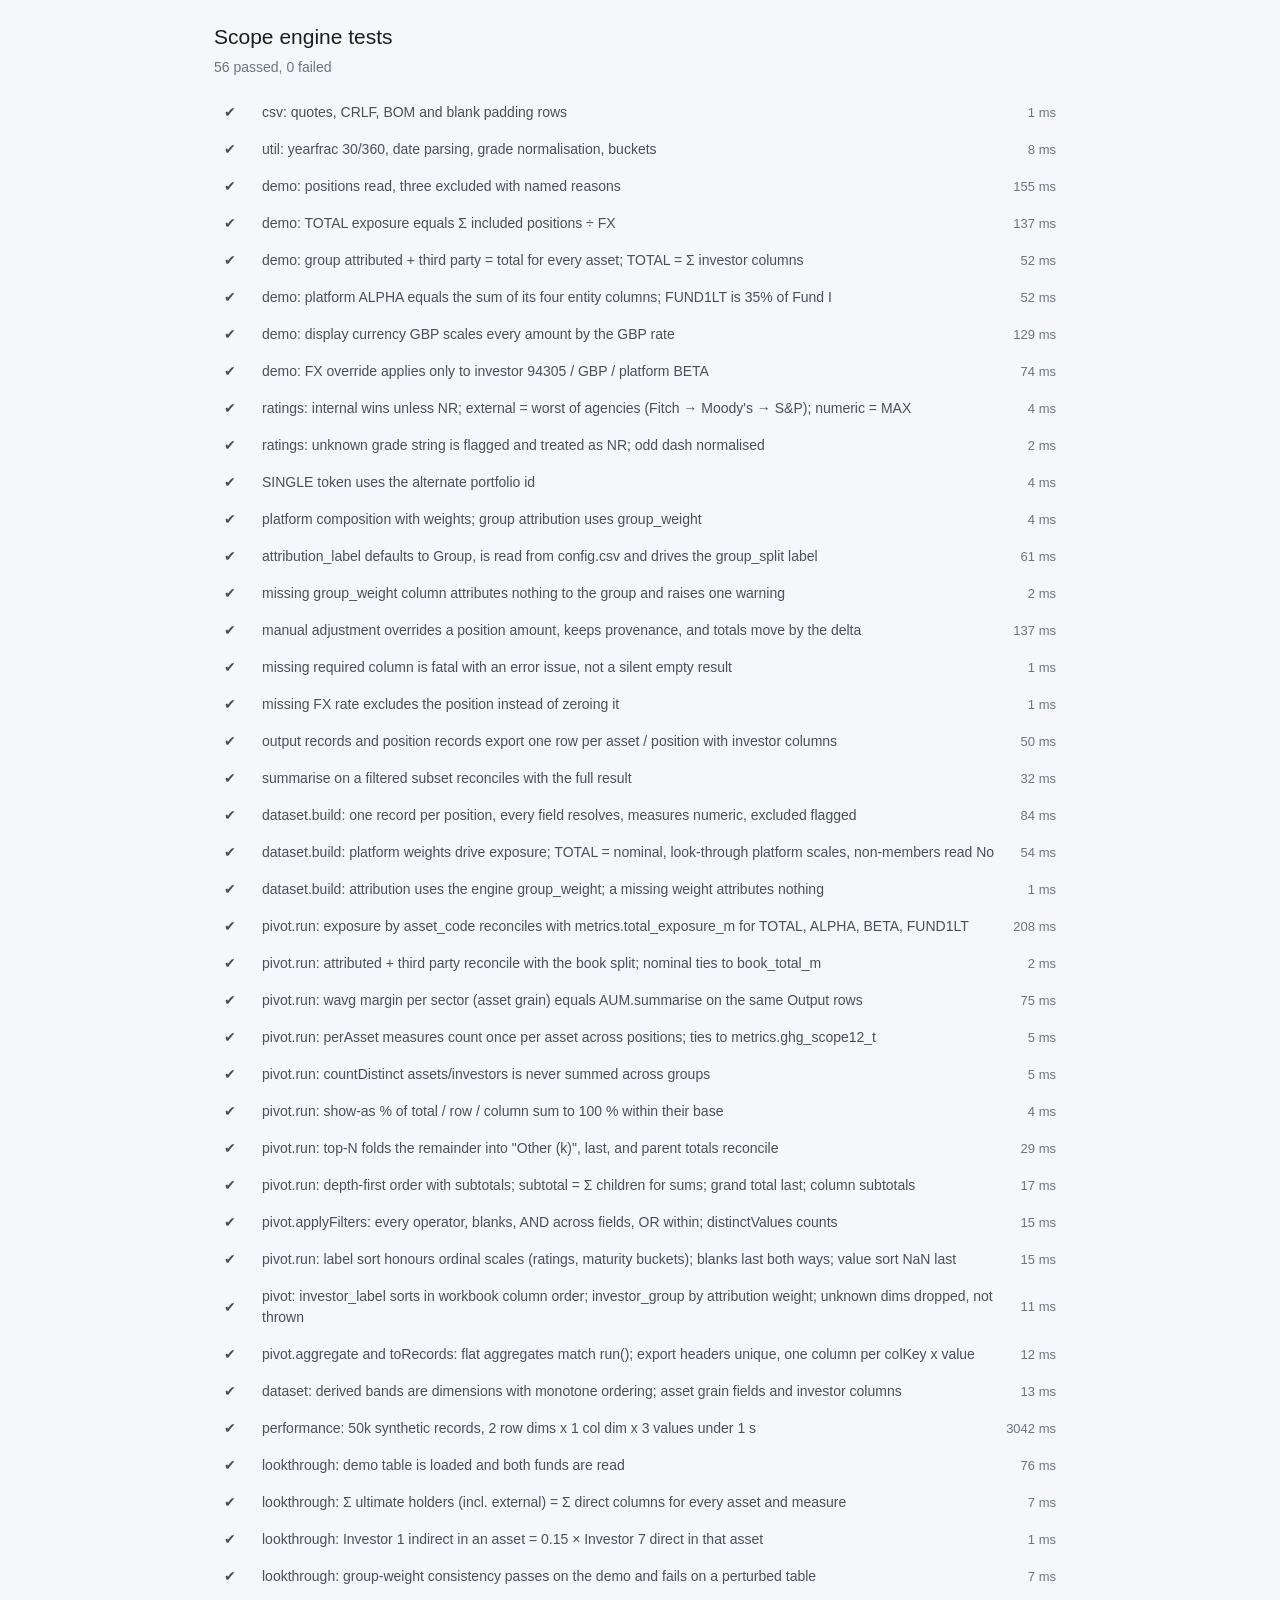
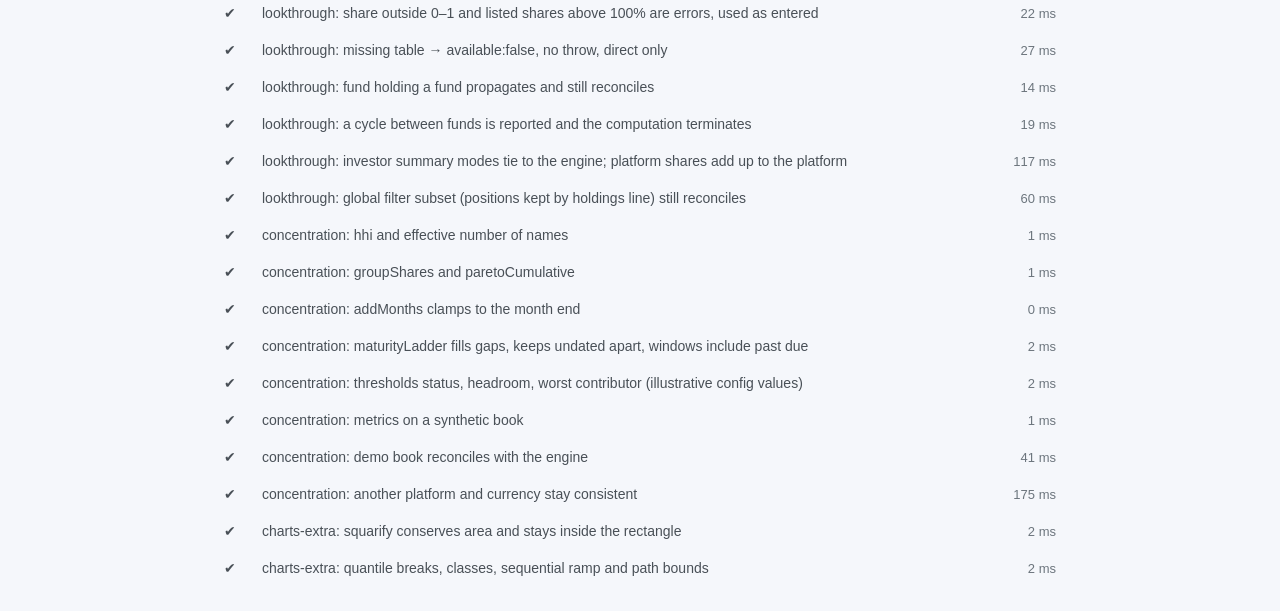
==== tests/index.html @ d506c6d7 "Scope: infrastructure-debt portfolio platform Browser-based AUM and portfolio tool for an infrastruc" ====
<!doctype html>
<html lang="en"><head><meta charset="utf-8"><meta name="viewport" content="width=device-width, initial-scale=1"><title>Scope · engine tests</title>
<link rel="stylesheet" href="../css/scope.css">
<style>body{padding:24px;max-width:900px;margin:0 auto}.t{padding:8px 10px;border-bottom:1px solid var(--border);display:grid;grid-template-columns:28px 1fr auto;gap:10px;align-items:center}.ok{color:var(--good-text)}.fail{color:var(--critical)}.err{grid-column:2/4;font-size:12.5px;color:var(--critical)}</style></head>
<body>
<!-- Browser test page: loads the core and engine scripts plus the embedded demo dataset (data/demo.js, so it
     also works from file://), runs the cases registered by engine.tests.js and pivot.tests.js, and lists the
     results with timings. node tests/run-node.js runs the same cases against data/demo/*.csv. -->
<h1>Scope engine tests</h1><p class="muted" id="summary">Running…</p><div id="out"></div>
<script src="../js/core/util.js"></script><script src="../js/core/csv.js"></script><script src="../js/engine/aum.js"></script><script src="../js/engine/dataset.js"></script><script src="../js/engine/pivot.js"></script><script src="../js/engine/lookthrough.js"></script><script src="../js/core/charts-extra.js"></script><script src="../js/modules/layer2-concentration.js"></script><script src="../data/demo.js"></script><script src="engine.tests.js"></script><script src="pivot.tests.js"></script><script src="lookthrough.tests.js"></script><script src="concentration.tests.js"></script>
<script>
// Run every registered case, render one row per result, and put the pass / fail mark in the tab title.
(async () => {
  Scope.tests.files = window.SCOPE_DEMO;
  const results = await Scope.tests.run();
  const out = document.getElementById('out');
  for (const r of results) { const d = document.createElement('div'); d.className = 't'; d.innerHTML = `<span class="${r.ok ? 'ok' : 'fail'}">${r.ok ? '✔' : '✘'}</span><span>${r.name}</span><span class="muted small">${r.ms} ms</span>${r.error ? `<div class="err">${Scope.util.escapeHtml(r.error)}</div>` : ''}`; out.appendChild(d); }
  const fails = results.filter((r) => !r.ok).length;
  document.getElementById('summary').textContent = `${results.length - fails} passed, ${fails} failed`;
  document.title = (fails ? '✘ ' : '✔ ') + document.title;
})();
</script></body></html>
---- css/scope.css ----
/* Scope — AdminKit-style admin UI (Bootstrap 5 conventions) with BNP Paribas Asset Management colours.
   Brand tokens taken from bnpparibas-am.com theme presets: BNP green #00915A, campaign green #008252,
   dark green #0C2728, blue-dianne #12494B, silver-tree #66B498, pale tint #D9ECE5, bnpp-black #1D1D1B.

   Base stylesheet for the whole app, loaded by index.html after css/fonts.css and before css/grid.css and
   css/explorer.css (which build on the tokens below). Covers design tokens, page layout (sidebar, navbar,
   content), controls, badges, KPI cards, sections, the Scope.ui.table, Scope.charts output, modals and
   toasts, the planned-module page, and responsive / print rules. Class names follow js/core/ui.js. */

/* ---------- design tokens ---------- */
:root {
  /* brand */
  --bnpp-green: #00915a; --bnpp-green-dark: #008252; --bnpp-green-darker: #006a45; --bnpp-dark: #0c2728; --bnpp-dianne: #12494b;
  --bnpp-silver-tree: #66b498; --bnpp-tint: #d9ece5; --bnpp-mint: #e8fcf2; --bnpp-black: #1d1d1b; --bnpp-grey: #61696e;
  /* bootstrap-style semantic */
  --primary: var(--bnpp-green); --primary-hover: var(--bnpp-green-dark); --primary-rgb: 0,145,90; --primary-tint: var(--bnpp-tint);
  --secondary: #6c757d; --success: #1cbb8c; --info: #17a2b8; --warning: #fcb92c; --danger: #dc3545; --dark: #212529; --light: #f5f7fb;
  --body-bg: #f5f7fb; --body-color: #495057; --heading-color: var(--bnpp-black); --muted: #6c757d; --muted-2: #939ba2;
  --border-color: #dee2e6; --border-light: #e9ecef; --card-bg: #ffffff; --card-shadow: 0 0 0.875rem 0 rgba(33,37,41,.05);
  --sidebar-bg: var(--bnpp-dark); --sidebar-color: rgba(233,236,239,.55); --sidebar-hover: rgba(233,236,239,.8); --sidebar-active: #e9ecef; --sidebar-header: #a3b0b3; --sidebar-width: 264px;
  --radius: 0.25rem; --radius-sm: 0.2rem;
  --font: "BNPP Sans", "Helvetica Neue", Arial, -apple-system, BlinkMacSystemFont, "Segoe UI", Roboto, sans-serif;
  /* charts: slot 1 = BNP green; validated for colour-vision separation on white */
  --series-1: #00915a; --series-2: #2c6fb0; --series-3: #d98b00; --series-4: #c8433a; --series-5: #8460b8; --series-6: #2e9fb5; --series-7: #9a9b2a; --series-8: #b0568f;
  --grid: #e9ecef; --axis: #dee2e6;
  /* provenance tints */
  --imported-bg: #e3ecf6; --imported-ink: #1f4e82; --manual-bg: #fff3d6; --manual-ink: #7a4f00; --calc-bg: #e9ecef; --calc-ink: #495057;
}

/* ---------- base elements and utility classes ---------- */
* { box-sizing: border-box; }
html, body { margin: 0; padding: 0; }
body { font-family: var(--font); font-size: 0.875rem; font-weight: 400; line-height: 1.5; color: var(--body-color); background: var(--body-bg); -webkit-font-smoothing: antialiased; }
a { color: var(--primary); text-decoration: none; } a:hover { color: var(--primary-hover); text-decoration: underline; }
h1, h2, h3, h4, h5, h6 { margin: 0 0 .5rem; font-weight: 500; line-height: 1.2; color: var(--heading-color); }
h1, .h3 { font-size: 1.3125rem; } h2 { font-size: 1.09375rem; } h3 { font-size: 0.925rem; }
p { margin: 0 0 1rem; }
code, .mono { font-family: SFMono-Regular, Menlo, Monaco, Consolas, "Liberation Mono", "Courier New", monospace; font-size: 0.8125rem; color: var(--bnpp-dianne); }
.muted, .text-muted { color: var(--muted) !important; } .ink2 { color: var(--body-color); } .small { font-size: 0.8125rem; } .num, .tabular { font-variant-numeric: tabular-nums; }
.hidden { display: none !important; }
.feather { vertical-align: -0.2em; }

/* ---------- layout (AdminKit wrapper / sidebar / main) ---------- */
.app { display: flex; width: 100%; align-items: stretch; height: 100vh; }
.sidebar { min-width: var(--sidebar-width); max-width: var(--sidebar-width); background: var(--sidebar-bg); transition: margin-left .35s ease-in-out; direction: ltr; }
.sidebar-content { position: sticky; top: 0; height: 100vh; overflow-y: auto; display: flex; flex-direction: column; background: var(--sidebar-bg); }
.sidebar-brand { color: #f8f9fa; display: flex; align-items: center; gap: .65rem; font-size: 1.15rem; font-weight: 600; padding: 1.15rem 1.5rem; }
.sidebar-brand .feather { color: var(--primary); width: 26px; height: 26px; }
.sidebar-brand small { display: block; font-size: .7rem; font-weight: 400; color: var(--sidebar-color); margin-top: 1px; letter-spacing: .02em; }
.sidebar-nav { flex-grow: 1; list-style: none; margin: 0; padding: 0; }
.sidebar-header { background: transparent; color: var(--sidebar-header); font-size: .75rem; padding: 1.5rem 1.5rem .375rem; }
.sidebar-item { position: relative; }
.sidebar-link { display: flex; align-items: center; gap: .75rem; padding: .625rem 1.1rem .625rem 1.5rem; color: var(--sidebar-color); font-weight: 400; border-left: 3px solid transparent; cursor: pointer; transition: background .1s ease-in-out; }
.sidebar-link:hover { color: var(--sidebar-hover); text-decoration: none; }
.sidebar-link .feather { width: 18px; height: 18px; flex: none; color: inherit; }
.sidebar-item.active > .sidebar-link { background: linear-gradient(90deg, rgba(var(--primary-rgb), .16), rgba(var(--primary-rgb), .1) 50%, transparent); border-left-color: var(--primary); color: var(--sidebar-active); }
.sidebar-item.active > .sidebar-link .feather { color: var(--primary); }
.sidebar-badge { margin-left: auto; font-size: .6rem; font-weight: 600; padding: .2em .4em; border-radius: var(--radius-sm); background: rgba(233,236,239,.14); color: rgba(233,236,239,.7); text-transform: uppercase; letter-spacing: .04em; }
.sidebar-item.partial .sidebar-badge { background: rgba(var(--primary-rgb), .3); color: #cfe8dc; }
.sidebar-cta { margin: 1.5rem; padding: 1rem 1.15rem; background: rgba(255,255,255,.06); border-radius: .3rem; color: var(--sidebar-color); font-size: .75rem; line-height: 1.5; }
.sidebar-cta a { color: #cfe8dc; }
.main { display: flex; flex-direction: column; flex: 1; min-width: 0; height: 100vh; background: var(--body-bg); overflow-y: auto; overflow-x: hidden; }
.navbar { display: flex; align-items: center; flex-wrap: wrap; gap: .75rem; padding: .875rem 1.375rem; background: #fff; box-shadow: 0 0 2rem 0 rgba(33,37,41,.1); position: sticky; top: 0; z-index: 20; }
.navbar .spacer { flex: 1; }
.navbar label { display: flex; align-items: center; gap: .5rem; font-size: .8125rem; color: var(--muted); margin: 0; }
.navbar .nav-text { font-size: .8125rem; color: var(--body-color); }
.hamburger { display: inline-flex; align-items: center; justify-content: center; width: 32px; height: 32px; border: 0; background: none; color: var(--body-color); cursor: pointer; border-radius: var(--radius-sm); }
.hamburger:hover { background: var(--light); }
.content { flex: 1; padding: 1.5rem 1.5rem .75rem; max-width: 100%; }
/* page header built by Scope.app.pageHead: title + subtitle on the left, actions on the right */
.page-head { display: flex; align-items: flex-end; justify-content: space-between; gap: 1rem; flex-wrap: wrap; margin-bottom: 1rem; }
.page-head h1 { margin: 0; } .page-head h1 strong { font-weight: 700; }
.page-head .sub { color: var(--muted); margin-top: .25rem; font-size: .8125rem; }
.page-actions { display: flex; gap: .5rem; flex-wrap: wrap; align-items: center; }
.crumbs { font-size: .8125rem; color: var(--muted); margin-bottom: .4rem; }

/* ---------- controls (Bootstrap look) ---------- */
.btn { display: inline-flex; align-items: center; gap: .4rem; font-family: inherit; font-size: .875rem; font-weight: 400; line-height: 1.5; padding: .3rem .85rem; border-radius: var(--radius-sm); border: 1px solid var(--border-color); background: #fff; color: var(--body-color); cursor: pointer; transition: color .15s, background-color .15s, border-color .15s, box-shadow .15s; user-select: none; }
.btn:hover { background: var(--light); border-color: #ced4da; color: var(--heading-color); }
.btn:focus-visible { outline: 0; box-shadow: 0 0 0 .2rem rgba(var(--primary-rgb), .3); }
.btn-primary { background: var(--primary); border-color: var(--primary); color: #fff; } .btn-primary:hover { background: var(--primary-hover); border-color: var(--bnpp-green-darker); color: #fff; }
.btn-ghost { border-color: transparent; background: transparent; } .btn-ghost:hover { background: var(--light); border-color: transparent; }
.btn-sm { padding: .2rem .6rem; font-size: .8125rem; }
.btn-danger { color: var(--danger); } .btn-danger:hover { background: #fbe9eb; border-color: #f1b0b7; color: #b02a37; }
.btn .feather { width: 14px; height: 14px; }
.input, select.input { font-family: inherit; font-size: .875rem; line-height: 1.5; padding: .3rem .85rem; border-radius: var(--radius-sm); border: 1px solid var(--border-color); background: #fff; color: var(--body-color); }
select.input { -webkit-appearance: none; appearance: none; padding-right: 2.2rem; background-image: url("data:image/svg+xml,%3csvg xmlns='http://www.w3.org/2000/svg' viewBox='0 0 16 16'%3e%3cpath fill='none' stroke='%23343a40' stroke-linecap='round' stroke-linejoin='round' stroke-width='2' d='m2 5 6 6 6-6'/%3e%3c/svg%3e"); background-repeat: no-repeat; background-position: right .75rem center; background-size: 14px 10px; }
.input:focus { outline: 0; border-color: var(--bnpp-silver-tree); box-shadow: 0 0 0 .2rem rgba(var(--primary-rgb), .25); }
textarea.input { min-height: 72px; width: 100%; resize: vertical; }
/* chips: toggle pills (UI.chip) and filter chips */
.chip { font-family: inherit; font-size: .8125rem; padding: .2rem .6rem; border-radius: var(--radius-sm); border: 1px solid var(--border-color); background: #fff; color: var(--body-color); cursor: pointer; }
.chip:hover { background: var(--light); }
.chip.active { background: var(--primary); color: #fff; border-color: var(--primary); }
.chips { display: flex; gap: .35rem; flex-wrap: wrap; align-items: center; }
.field { display: flex; flex-direction: column; gap: .3rem; margin-bottom: .9rem; } .field label { font-size: .8125rem; font-weight: 500; color: var(--heading-color); }

/* ---------- badges ---------- */
.badge { display: inline-block; font-size: 80%; font-weight: 600; line-height: 1; padding: .3em .45em; border-radius: var(--radius-sm); white-space: nowrap; vertical-align: baseline; text-align: center; background: var(--secondary); color: #fff; }
/* provenance badges (UI.prov): Imported / Manual / Calculated */
.badge-imported { background: var(--imported-bg); color: var(--imported-ink); }
.badge-manual { background: var(--manual-bg); color: var(--manual-ink); }
.badge-calc { background: var(--calc-bg); color: var(--calc-ink); }
/* severity, status and dataset badges */
.badge-error { background: rgba(220,53,69,.12); color: #b02a37; } .badge-warn { background: rgba(252,185,44,.2); color: #7a4f00; } .badge-info { background: rgba(23,162,184,.12); color: #0c6b7a; }
.badge-ok { background: rgba(28,187,140,.14); color: #0f7a5b; } .badge-muted { background: var(--calc-bg); color: var(--muted); }
.badge-synthetic { background: var(--warning); color: #212529; letter-spacing: .04em; }
.badge-primary { background: var(--primary); color: #fff; }
.navbar .badge { font-size: .75rem; padding: .4em .6em; } .navbar a.badge:hover { text-decoration: none; filter: brightness(.96); }

/* ---------- stat (KPI) cards ---------- */
.kpis { display: grid; grid-template-columns: repeat(auto-fit, minmax(200px, 1fr)); gap: 24px; margin-bottom: 24px; }
.kpi { background: var(--card-bg); border-radius: var(--radius); box-shadow: var(--card-shadow); padding: 1.25rem; position: relative; min-width: 0; }
.kpi-head { display: flex; align-items: flex-start; justify-content: space-between; gap: .5rem; }
.kpi-label { color: var(--muted-2); font-size: .925rem; font-weight: 600; line-height: 1.3; }
.stat { display: flex; align-items: center; justify-content: center; width: 40px; height: 40px; border-radius: 50%; background: var(--primary-tint); color: var(--primary); flex: none; }
.stat .feather { width: 18px; height: 18px; stroke-width: 1.5; }
/* tone: 'warn' recolours the icon circle and value */
.kpi-warn .stat { background: rgba(252,185,44,.2); color: #b07a00; }
.kpi-value { font-size: 1.75rem; font-weight: 500; color: var(--heading-color); margin-top: .35rem; line-height: 1.2; letter-spacing: -.01em; }
.kpi-sub { font-size: .8125rem; color: var(--muted); margin-top: .5rem; }
.kpi-warn .kpi-value { color: #b07a00; }

/* ---------- cards / sections ---------- */
.section { background: var(--card-bg); border-radius: var(--radius); box-shadow: var(--card-shadow); margin-bottom: 24px; min-width: 0; display: flex; flex-direction: column; }
.section-head { display: flex; align-items: flex-start; justify-content: space-between; gap: 1rem; padding: 1rem 1.25rem .75rem; }
.section-head h2 { color: var(--muted-2); font-size: .925rem; font-weight: 600; margin: 0; }
.section-sub { font-size: .8125rem; color: var(--muted); margin: .15rem 0 0; }
.section-actions { display: flex; gap: .4rem; flex-wrap: wrap; align-items: center; }
.section > :not(.section-head) { padding: 0 1.25rem 1.25rem; }
/* responsive card grids: columns appear as width allows (auto-fit) */
.grid-2 { display: grid; grid-template-columns: repeat(auto-fit, minmax(360px, 1fr)); gap: 24px; }
.grid-3 { display: grid; grid-template-columns: repeat(auto-fit, minmax(300px, 1fr)); gap: 24px; }
.grid-2 > .section, .grid-3 > .section { margin-bottom: 0; }
.section .grid-2, .section .grid-3 { gap: 16px; }
.charts { display: grid; grid-template-columns: repeat(auto-fit, minmax(340px, 1fr)); gap: 24px; margin-bottom: 24px; }
.charts > .section { margin-bottom: 0; }
/* notices (warning by default; .error / .info variants), empty states, definition lists and the asset calculation trace */
.notice { background: #fff; border-left: 4px solid var(--warning); border-radius: var(--radius); box-shadow: var(--card-shadow); padding: .75rem 1.25rem; margin-bottom: 1rem; font-size: .875rem; }
.notice.error { border-left-color: var(--danger); } .notice.info { border-left-color: var(--info); }
.empty { color: var(--muted); padding: 1.5rem; text-align: center; }
.dl { display: grid; grid-template-columns: max-content 1fr; gap: .45rem 1rem; margin: 0; font-size: .875rem; }
.dl dt { color: var(--muted); font-weight: 400; } .dl dd { margin: 0; display: flex; align-items: center; gap: .4rem; flex-wrap: wrap; min-width: 0; color: var(--heading-color); }
.trace { list-style: none; padding: 0; margin: 0; font-size: .875rem; } .trace li { padding: .6rem 0; border-top: 1px solid var(--border-light); display: grid; grid-template-columns: 28px 1fr; gap: .6rem; }
.trace li:first-child { border-top: 0; } .trace .step { width: 24px; height: 24px; border-radius: 50%; background: var(--primary-tint); color: var(--primary); font-size: .75rem; font-weight: 600; display: grid; place-items: center; }
/* tab bar (Data and Explorer pages) and the CSV drop zone */
.tabs { display: flex; gap: 0; border-bottom: 1px solid var(--border-color); margin-bottom: 1.25rem; flex-wrap: wrap; }
.tab { font-family: inherit; font-size: .875rem; padding: .5rem 1rem; border: 1px solid transparent; border-bottom: 0; background: none; color: var(--body-color); cursor: pointer; margin-bottom: -1px; border-radius: var(--radius-sm) var(--radius-sm) 0 0; }
.tab:hover { color: var(--primary); text-decoration: none; }
.tab.active { color: var(--heading-color); background: #fff; border-color: var(--border-color); border-bottom: 1px solid #fff; font-weight: 500; }
.dropzone { border: 2px dashed var(--border-color); border-radius: var(--radius); padding: 1.5rem; text-align: center; color: var(--body-color); background: var(--light); }
.dropzone.over { border-color: var(--primary); background: var(--bnpp-mint); }
.file-list { list-style: none; padding: 0; margin: .6rem 0 0; font-size: .8125rem; } .file-list li { padding: .2rem 0; }

/* ---------- tables (Bootstrap .table) ---------- */
/* UI.table: toolbar, scroll box with sticky header and footer, sort indicator, clickable rows */
.tbl-wrap { min-width: 0; }
.tbl-toolbar { display: flex; align-items: center; gap: .75rem; margin-bottom: .6rem; flex-wrap: wrap; }
.tbl-filter { min-width: 220px; } .tbl-count { font-size: .8125rem; color: var(--muted); }
.tbl-scroll { overflow: auto; max-height: 70vh; }
.tbl { border-collapse: separate; border-spacing: 0; width: 100%; font-size: .875rem; color: var(--body-color); }
.tbl th, .tbl td { padding: .55rem .75rem; border-bottom: 1px solid var(--border-color); text-align: left; white-space: nowrap; vertical-align: middle; }
.tbl th { position: sticky; top: 0; background: #fff; color: var(--heading-color); font-weight: 600; cursor: pointer; user-select: none; z-index: 2; border-bottom: 2px solid var(--border-color); }
.tbl th:hover { color: var(--primary); }
.tbl th.num, .tbl td.num { text-align: right; font-variant-numeric: tabular-nums; }
.tbl th.sorted .sort-ind::after { content: ' \25BE'; color: var(--primary); } .tbl th.sorted.asc .sort-ind::after { content: ' \25B4'; }
.tbl tbody tr.clickable { cursor: pointer; } .tbl tbody tr:hover td { background: rgba(0,0,0,.038); }
.tbl tfoot td { font-weight: 600; background: var(--light); position: sticky; bottom: 0; border-top: 2px solid var(--border-color); color: var(--heading-color); }
.tbl td.strong { font-weight: 500; color: var(--heading-color); } .tbl td.dim { color: var(--muted); } .tbl td.wrap { white-space: normal; min-width: 240px; }
.compact .tbl th, .compact .tbl td { padding: .35rem .6rem; font-size: .8125rem; }
.show-all { margin: .5rem 0; }
.tbl .cell-flag { color: var(--danger); }

/* ---------- charts ---------- */
/* SVG chart text, gridlines and hover dimming; colours come from the --series-* and --grid / --axis tokens */
.chart { display: block; max-width: 100%; font-family: var(--font); }
.chart .bar, .chart .seg, .chart .slice { transition: opacity .12s; } .chart g:hover .bar, .chart .slice:hover, .chart .seg:hover { opacity: .85; }
.chart-label { font-size: 12px; fill: var(--body-color); } .chart-value { font-size: 11.5px; fill: var(--muted); font-variant-numeric: tabular-nums; }
.chart-tick { font-size: 11px; fill: var(--muted); } .chart-grid { stroke: var(--grid); stroke-width: 1; } .chart-axis { stroke: var(--axis); stroke-width: 1; }
.chart-empty { color: var(--muted); padding: 1.25rem; text-align: center; }
/* donut + legend layout; inline legend for stacked bars */
.donut-wrap { display: flex; align-items: center; gap: 1.25rem; flex-wrap: wrap; }
.donut-centre-value { font-size: 17px; font-weight: 600; fill: var(--heading-color); } .donut-centre-label { font-size: 10.5px; fill: var(--muted); }
.chart-donut .slice { stroke: #fff; stroke-width: 2; }
.legend { display: flex; flex-direction: column; gap: .35rem; font-size: .8125rem; min-width: 0; }
.legend-inline { flex-direction: row; flex-wrap: wrap; gap: .8rem; margin-bottom: .4rem; }
.legend-row { display: grid; grid-template-columns: 12px 1fr auto auto; align-items: center; gap: .5rem; }
.legend-inline .legend-row { display: inline-flex; gap: .4rem; }
.swatch { width: 12px; height: 12px; border-radius: 2px; display: inline-block; } .legend-label { color: var(--body-color); } .legend-value, .legend-share { color: var(--heading-color); font-variant-numeric: tabular-nums; } .legend-share { color: var(--muted); }
.chart-stacked .seg { stroke: #fff; stroke-width: 1; }
/* shared chart tooltip (Scope.charts.showTip); fixed so it follows the pointer in viewport coordinates */
.scope-tooltip { position: fixed; z-index: 1000; display: none; pointer-events: none; background: var(--dark); color: #fff; padding: .4rem .6rem; border-radius: var(--radius); font-size: .8125rem; line-height: 1.4; max-width: 280px; }
.scope-tooltip .muted { color: #adb5bd !important; }

/* ---------- modal & toast ---------- */
.modal-overlay { position: fixed; inset: 0; background: rgba(0,0,0,.5); z-index: 100; display: grid; place-items: center; padding: 1rem; }
.modal { background: #fff; border-radius: .3rem; width: min(560px, 100%); max-height: 90vh; overflow: auto; box-shadow: 0 .5rem 1rem rgba(0,0,0,.15); }
.modal-wide { width: min(900px, 100%); }
.modal-head { display: flex; align-items: center; justify-content: space-between; padding: 1rem 1.25rem; border-bottom: 1px solid var(--border-color); } .modal-head h3 { margin: 0; font-size: 1.09375rem; color: var(--heading-color); }
.modal-body { padding: 1.25rem; } .modal-actions { display: flex; justify-content: flex-end; gap: .5rem; padding: .75rem 1.25rem; border-top: 1px solid var(--border-color); }
.toasts { position: fixed; bottom: 1rem; right: 1rem; z-index: 200; display: flex; flex-direction: column; gap: .5rem; }
.toast { background: #fff; color: var(--heading-color); padding: .6rem .9rem; border-radius: var(--radius); font-size: .8125rem; box-shadow: 0 .5rem 1rem rgba(0,0,0,.15); border-left: 4px solid var(--primary); transition: opacity .3s; } .toast.warn { border-left-color: var(--warning); } .toast.out { opacity: 0; }

/* ---------- planned module page ---------- */
.planned-hero { display: flex; gap: 1rem; align-items: flex-start; } .planned-hero .icon { color: var(--primary); }
.planned-hero p { margin: 0; color: var(--heading-color); }
.checklist { list-style: none; padding: 0; margin: 0; } .checklist li { padding: .35rem 0 .35rem 1.5rem; position: relative; font-size: .875rem; }
.checklist li::before { content: ''; position: absolute; left: 4px; top: .8rem; width: 8px; height: 8px; border-radius: 50%; border: 1.5px solid var(--muted-2); }
.checklist li.done::before { background: var(--primary); border-color: var(--primary); }

/* ---------- responsive ---------- */
/* below Bootstrap's lg breakpoint the sidebar becomes an off-canvas drawer (toggled by .open) and spacing tightens */
@media (max-width: 991px) {
  .sidebar { position: fixed; z-index: 50; left: 0; top: 0; bottom: 0; margin-left: calc(-1 * var(--sidebar-width)); transition: margin-left .35s ease-in-out; box-shadow: 0 0 2rem rgba(0,0,0,.3); }
  .sidebar.open { margin-left: 0; }
  .content { padding: 1rem 1rem .75rem; }
  .navbar { padding: .6rem 1rem; position: static; } /* on phones the tall header scrolls away with the page */
  .kpi-value { font-size: 1.4rem; }
  .kpis, .charts, .grid-2, .grid-3 { gap: 16px; } .section, .kpis, .charts { margin-bottom: 16px; }
}
/* print: hide navigation and controls, flatten cards and avoid splitting them across pages */
@media print { .sidebar, .navbar, .tbl-toolbar, .page-actions { display: none !important; } .section, .kpi { box-shadow: none; border: 1px solid var(--border-color); break-inside: avoid; } }
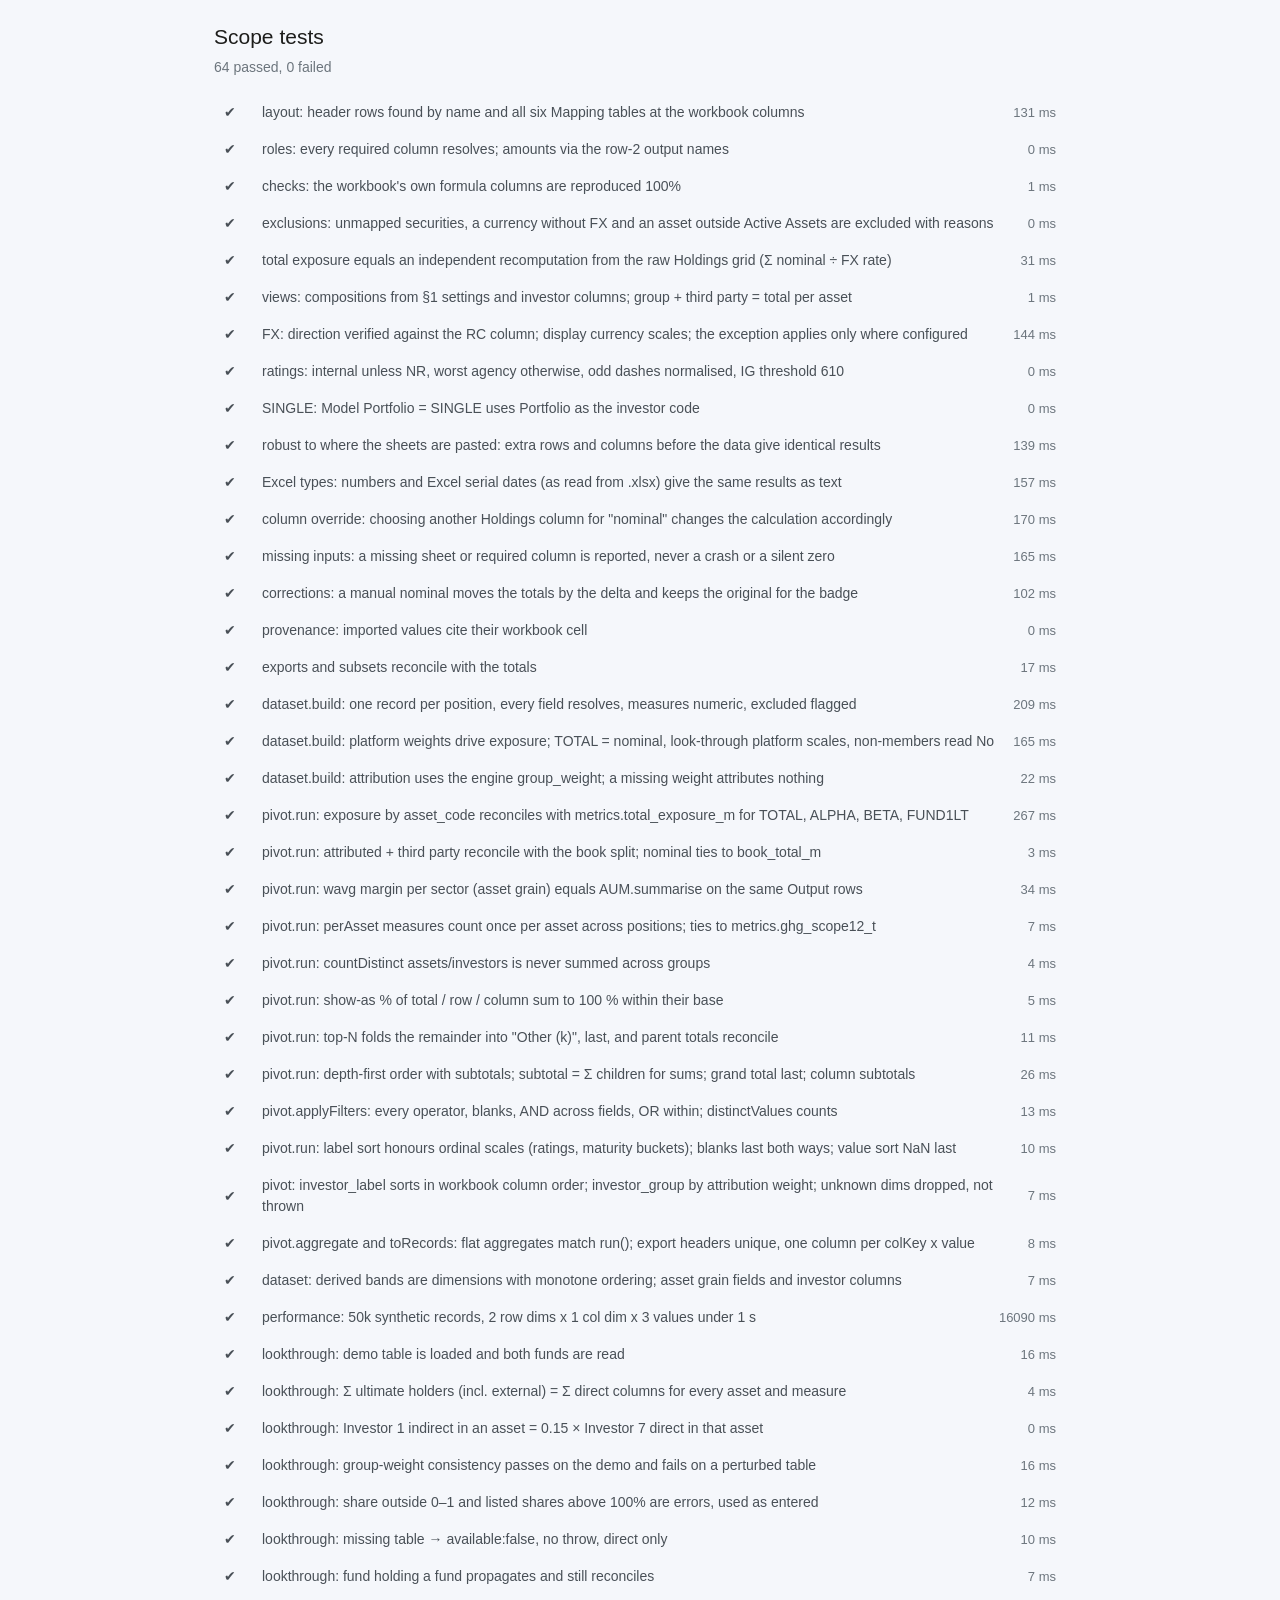
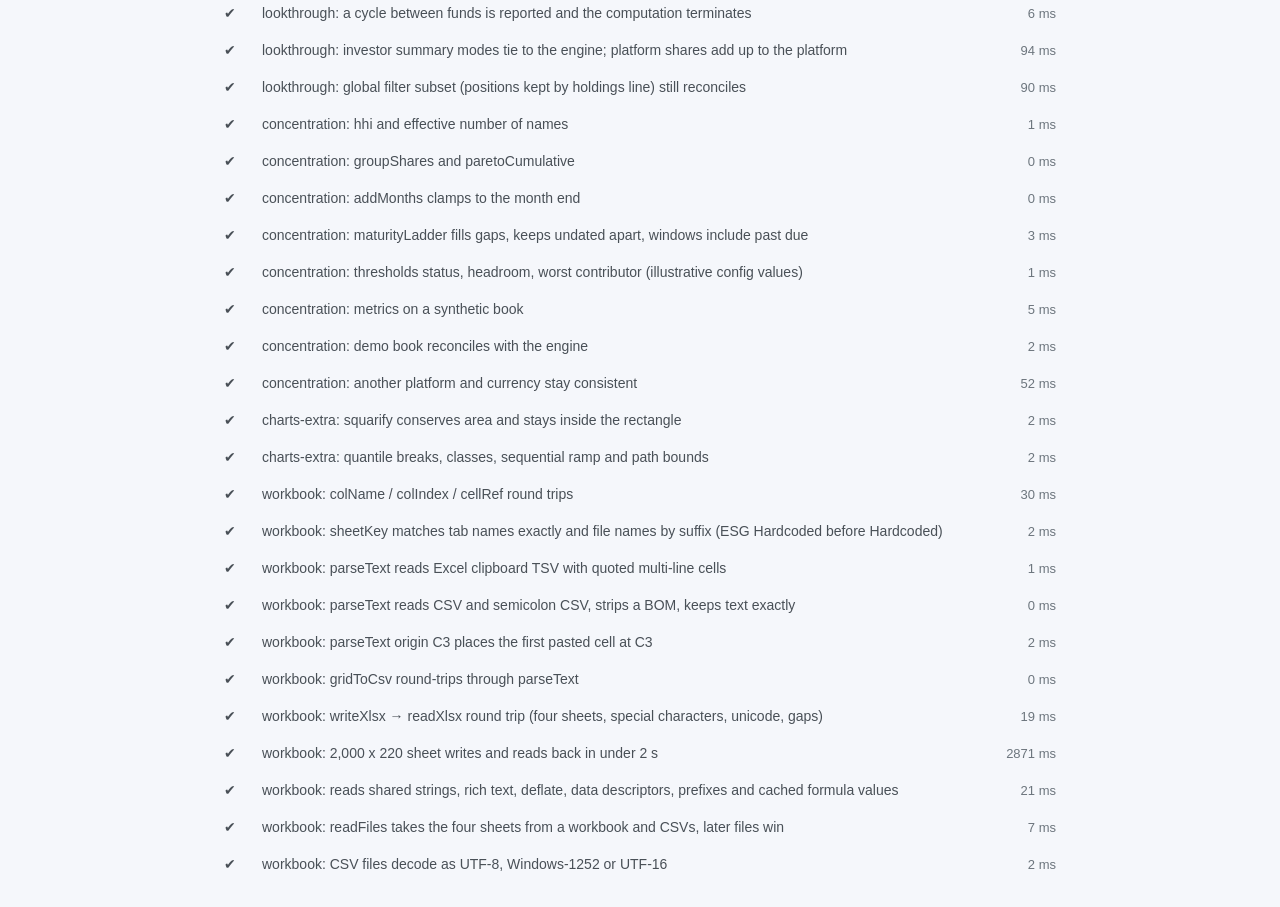
==== commit 14d5270c: "Read the AUM inputs straight from the four workbook sheets Inputs are now exactly the Holdings, Mapp" ====
--- a/tests/index.html
+++ b/tests/index.html
@@ -1,17 +1,17 @@
 <!doctype html>
-<html lang="en"><head><meta charset="utf-8"><meta name="viewport" content="width=device-width, initial-scale=1"><title>Scope · engine tests</title>
+<html lang="en"><head><meta charset="utf-8"><meta name="viewport" content="width=device-width, initial-scale=1"><title>Scope · tests</title>
 <link rel="stylesheet" href="../css/scope.css">
 <style>body{padding:24px;max-width:900px;margin:0 auto}.t{padding:8px 10px;border-bottom:1px solid var(--border);display:grid;grid-template-columns:28px 1fr auto;gap:10px;align-items:center}.ok{color:var(--good-text)}.fail{color:var(--critical)}.err{grid-column:2/4;font-size:12.5px;color:var(--critical)}</style></head>
 <body>
-<!-- Browser test page: loads the core and engine scripts plus the embedded demo dataset (data/demo.js, so it
-     also works from file://), runs the cases registered by engine.tests.js and pivot.tests.js, and lists the
-     results with timings. node tests/run-node.js runs the same cases against data/demo/*.csv. -->
-<h1>Scope engine tests</h1><p class="muted" id="summary">Running…</p><div id="out"></div>
-<script src="../js/core/util.js"></script><script src="../js/core/csv.js"></script><script src="../js/engine/aum.js"></script><script src="../js/engine/dataset.js"></script><script src="../js/engine/pivot.js"></script><script src="../js/engine/lookthrough.js"></script><script src="../js/core/charts-extra.js"></script><script src="../js/modules/layer2-concentration.js"></script><script src="../data/demo.js"></script><script src="engine.tests.js"></script><script src="pivot.tests.js"></script><script src="lookthrough.tests.js"></script><script src="concentration.tests.js"></script>
+<!-- Browser test page: loads the workbook reader, the AUM calculation, the analysis layer and the embedded synthetic demo
+     workbook (data/demo.js, so it also works from file://), runs every registered case and lists the results.
+     Same cases as node tests/run-node.js. -->
+<h1>Scope tests</h1><p class="muted" id="summary">Running…</p><div id="out"></div>
+<script src="../js/core/util.js"></script><script src="../js/core/csv.js"></script><script src="../js/inputs/workbook.js"></script><script src="../js/calc/aum.js"></script><script src="../js/analysis/dataset.js"></script><script src="../js/analysis/pivot.js"></script><script src="../js/analysis/lookthrough.js"></script><script src="../js/core/charts-extra.js"></script><script src="../js/modules/layer2-concentration.js"></script><script src="../data/demo.js"></script><script src="aum.tests.js"></script><script src="pivot.tests.js"></script><script src="lookthrough.tests.js"></script><script src="concentration.tests.js"></script><script src="workbook.tests.js"></script>
 <script>
 // Run every registered case, render one row per result, and put the pass / fail mark in the tab title.
 (async () => {
-  Scope.tests.files = window.SCOPE_DEMO;
+  // the fixture is window.SCOPE_DEMO (data/demo.js), read directly by aum.tests.js
   const results = await Scope.tests.run();
   const out = document.getElementById('out');
   for (const r of results) { const d = document.createElement('div'); d.className = 't'; d.innerHTML = `<span class="${r.ok ? 'ok' : 'fail'}">${r.ok ? '✔' : '✘'}</span><span>${r.name}</span><span class="muted small">${r.ms} ms</span>${r.error ? `<div class="err">${Scope.util.escapeHtml(r.error)}</div>` : ''}`; out.appendChild(d); }
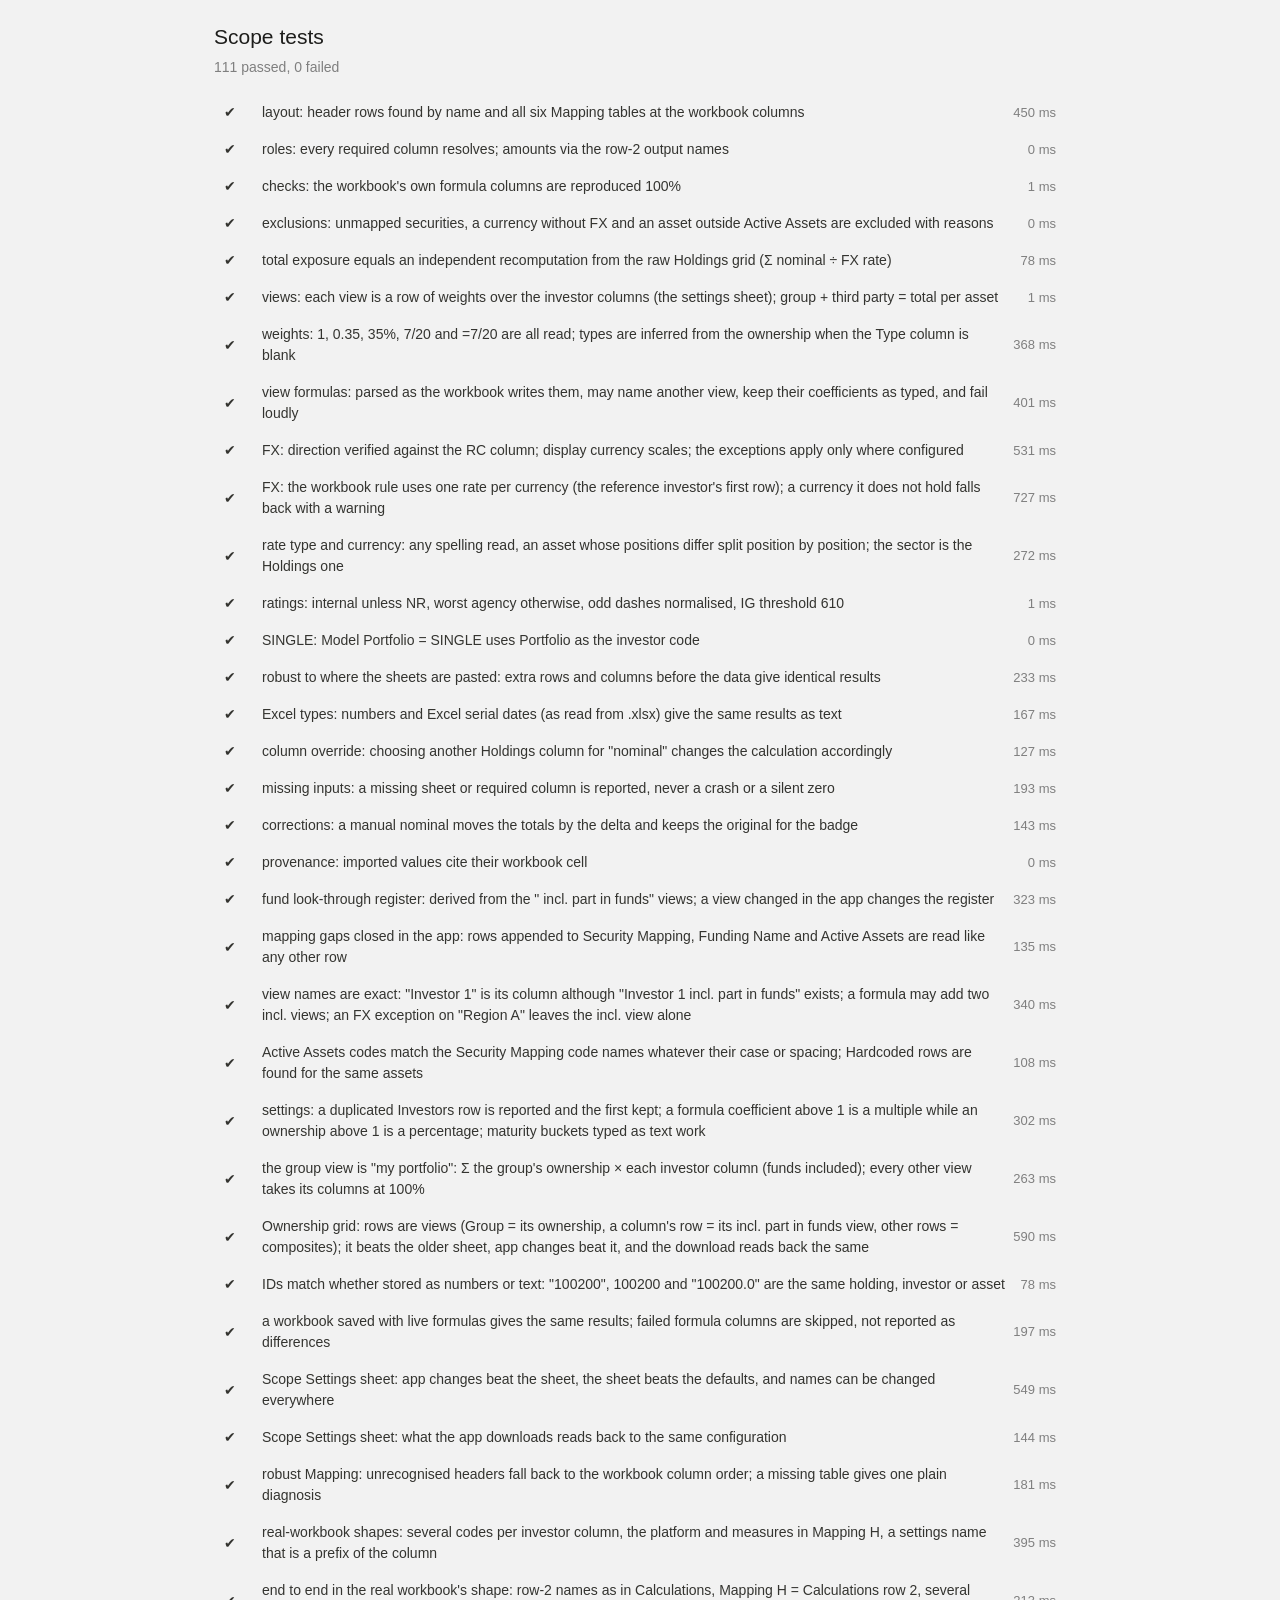
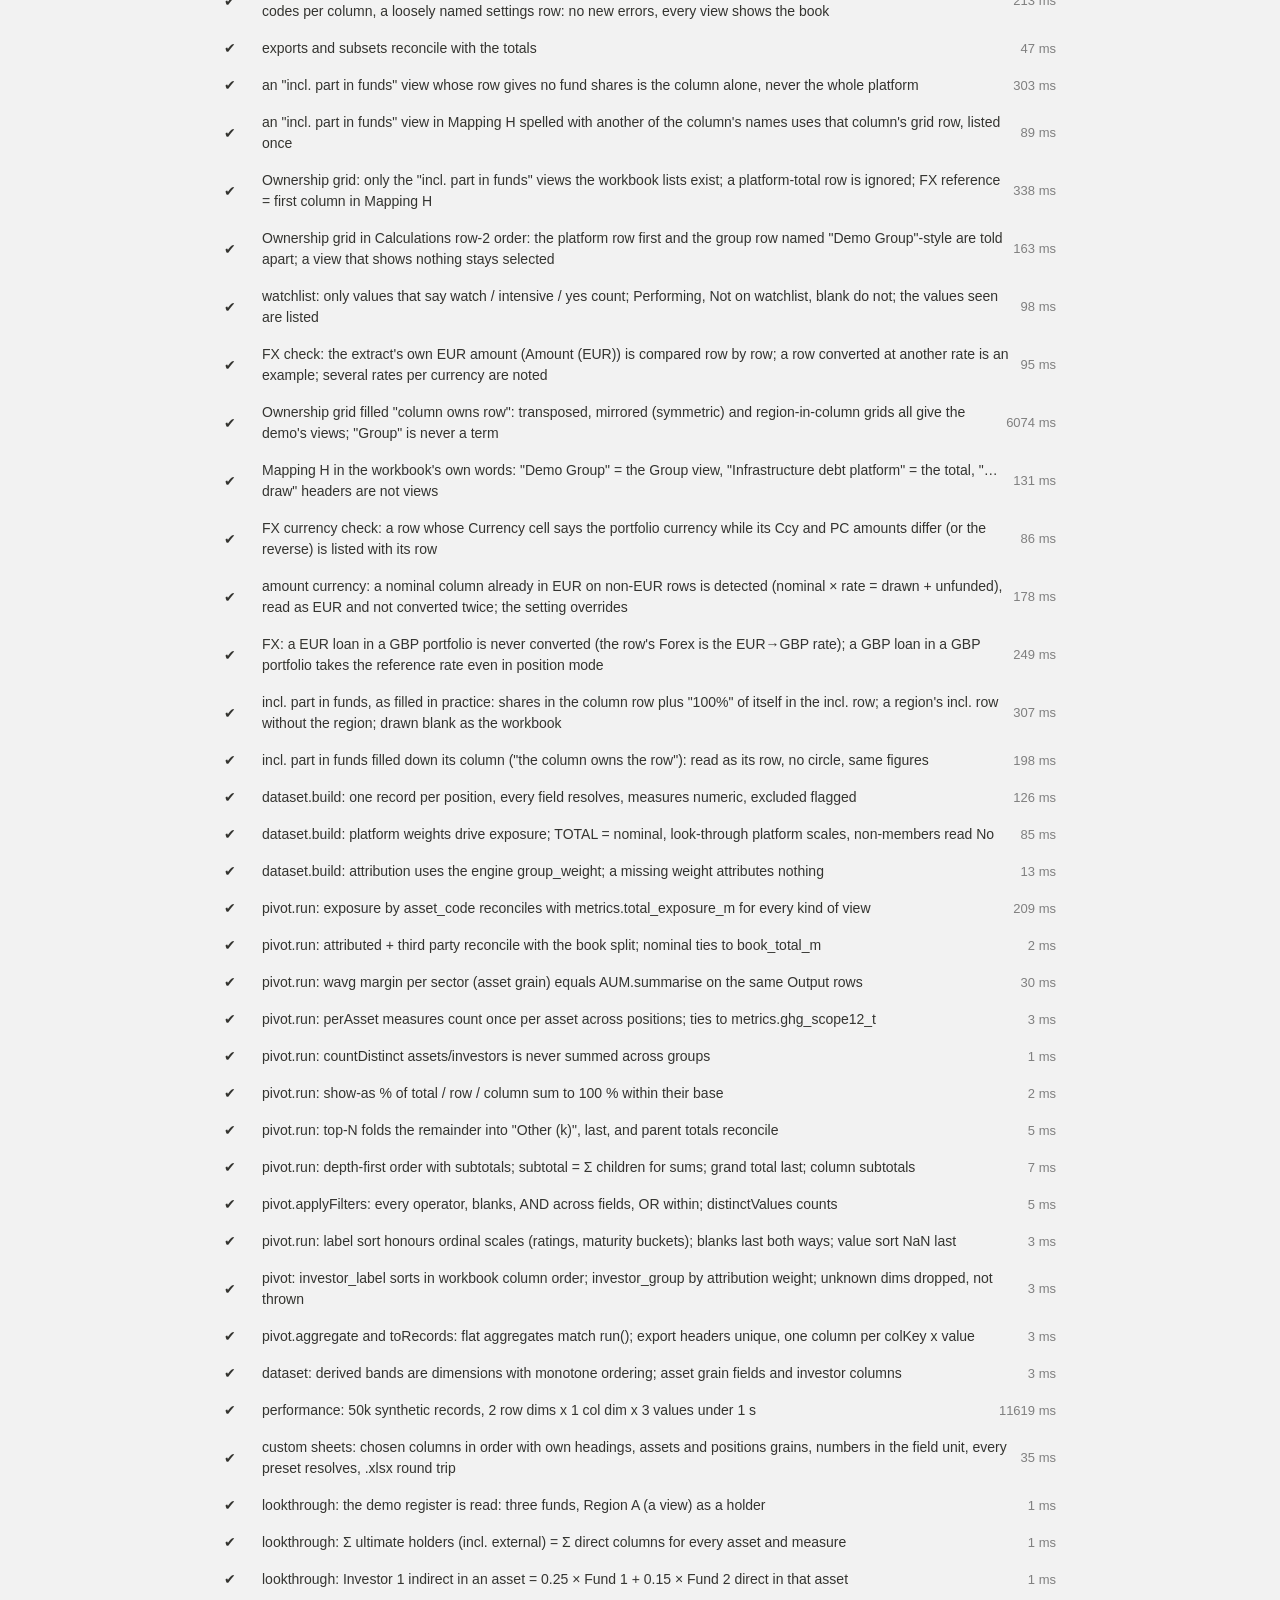
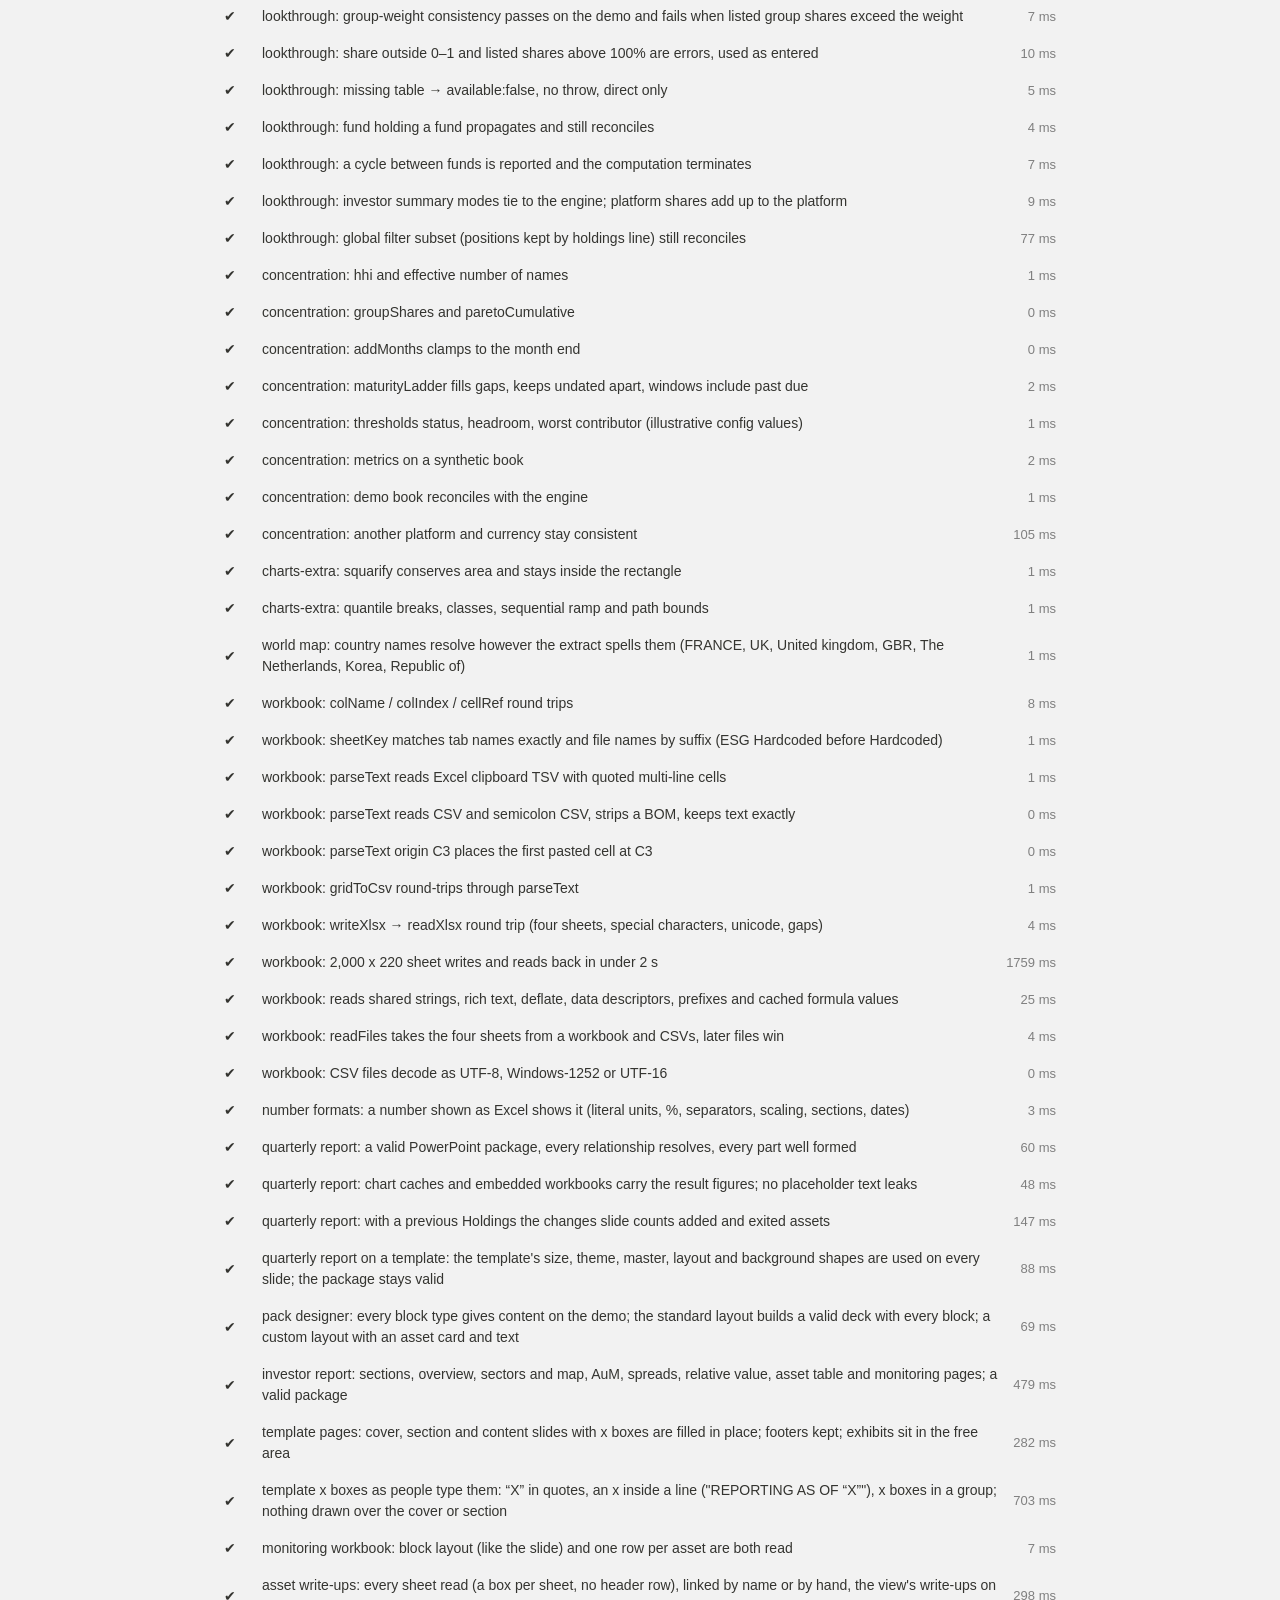
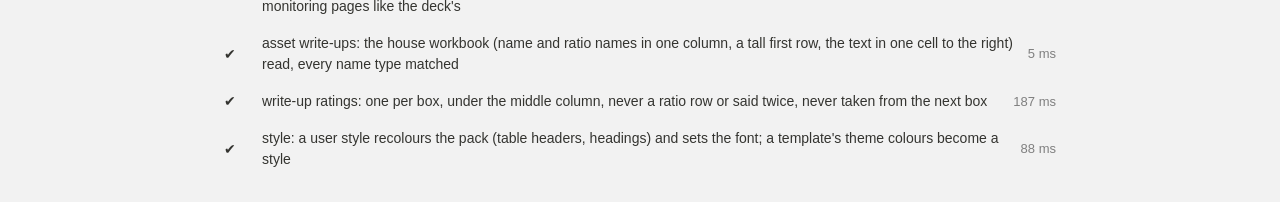
==== commit 15e1340c: "Scope: infrastructure-debt portfolio platform Plain HTML, CSS and JavaScript, no build step. Reads t" ====
--- a/tests/index.html
+++ b/tests/index.html
@@ -7,7 +7,11 @@
      workbook (data/demo.js, so it also works from file://), runs every registered case and lists the results.
      Same cases as node tests/run-node.js. -->
 <h1>Scope tests</h1><p class="muted" id="summary">Running…</p><div id="out"></div>
-<script src="../js/core/util.js"></script><script src="../js/core/csv.js"></script><script src="../js/inputs/workbook.js"></script><script src="../js/calc/aum.js"></script><script src="../js/analysis/dataset.js"></script><script src="../js/analysis/pivot.js"></script><script src="../js/analysis/lookthrough.js"></script><script src="../js/core/charts-extra.js"></script><script src="../js/modules/layer2-concentration.js"></script><script src="../data/demo.js"></script><script src="aum.tests.js"></script><script src="pivot.tests.js"></script><script src="lookthrough.tests.js"></script><script src="concentration.tests.js"></script><script src="workbook.tests.js"></script>
+<script src="../js/core/util.js"></script><script src="../js/core/csv.js"></script><script src="../js/inputs/workbook.js"></script><script src="../js/calc/aum.js"></script><script src="../js/analysis/dataset.js"></script>
+<script src="../js/analysis/sheets.js"></script><script src="../js/analysis/pivot.js"></script><script src="../js/analysis/lookthrough.js"></script><script src="../js/core/charts-extra.js"></script><script src="../js/modules/layer2-concentration.js"></script><script src="../js/report/pptx.js"></script><script src="../js/report/house.js"></script>
+<script src="../js/report/quarterly.js"></script>
+<script src="../js/report/investor.js"></script>
+<script src="../js/report/widgets.js"></script><script src="../data/world-map.js"></script><script src="../data/europe-map.js"></script><script src="../data/demo.js"></script><script src="fixtures/scope-settings.js"></script><script src="aum.tests.js"></script><script src="pivot.tests.js"></script><script src="lookthrough.tests.js"></script><script src="concentration.tests.js"></script><script src="workbook.tests.js"></script><script src="report.tests.js"></script>
 <script>
 // Run every registered case, render one row per result, and put the pass / fail mark in the tab title.
 (async () => {
--- a/css/scope.css
+++ b/css/scope.css
@@ -1,6 +1,7 @@
-/* Scope — AdminKit-style admin UI (Bootstrap 5 conventions) with BNP Paribas Asset Management colours.
-   Brand tokens taken from bnpparibas-am.com theme presets: BNP green #00915A, campaign green #008252,
-   dark green #0C2728, blue-dianne #12494B, silver-tree #66B498, pale tint #D9ECE5, bnpp-black #1D1D1B.
+/* Scope — AdminKit-style admin UI (Bootstrap 5 conventions) in the house PowerPoint theme's colours.
+   Brand tokens = the theme (Background 2 dark green #0F7164, Text 2 green #00A76C, Accent 1 teal #00A2A3, Accent 2 mint #8ACBBB,
+   Accent 3 blue-grey #939FA6, Accent 4 dark blue #17596F, Accent 5 red #C3454B, Accent 6 orange #F1885A, Text 1 charcoal #1D1D1B)
+   and the shades PowerPoint's colour picker lists under them. Change the --brand-* tokens below to restyle.
 
    Base stylesheet for the whole app, loaded by index.html after css/fonts.css and before css/grid.css and
    css/explorer.css (which build on the tokens below). Covers design tokens, page layout (sidebar, navbar,
@@ -9,22 +10,23 @@
 
 /* ---------- design tokens ---------- */
 :root {
-  /* brand */
-  --bnpp-green: #00915a; --bnpp-green-dark: #008252; --bnpp-green-darker: #006a45; --bnpp-dark: #0c2728; --bnpp-dianne: #12494b;
-  --bnpp-silver-tree: #66b498; --bnpp-tint: #d9ece5; --bnpp-mint: #e8fcf2; --bnpp-black: #1d1d1b; --bnpp-grey: #61696e;
-  /* bootstrap-style semantic */
-  --primary: var(--bnpp-green); --primary-hover: var(--bnpp-green-dark); --primary-rgb: 0,145,90; --primary-tint: var(--bnpp-tint);
-  --secondary: #6c757d; --success: #1cbb8c; --info: #17a2b8; --warning: #fcb92c; --danger: #dc3545; --dark: #212529; --light: #f5f7fb;
-  --body-bg: #f5f7fb; --body-color: #495057; --heading-color: var(--bnpp-black); --muted: #6c757d; --muted-2: #939ba2;
-  --border-color: #dee2e6; --border-light: #e9ecef; --card-bg: #ffffff; --card-shadow: 0 0 0.875rem 0 rgba(33,37,41,.05);
-  --sidebar-bg: var(--bnpp-dark); --sidebar-color: rgba(233,236,239,.55); --sidebar-hover: rgba(233,236,239,.8); --sidebar-active: #e9ecef; --sidebar-header: #a3b0b3; --sidebar-width: 264px;
+  /* brand: the theme's main colours and picker shades */
+  --brand-green: #0f7164; --brand-green-dark: #0b544a; --brand-green-darker: #073831; --brand-dark: #073831; --brand-dianne: #17596f;
+  --brand-silver-tree: #8acbbb; --brand-tint: #d0eae3; --brand-mint: #e7f4f1; --brand-black: #1d1d1b; --brand-grey: #575751;
+  --brand-bright: #00a76c; --brand-teal: #00a2a3; --brand-slate: #939fa6; --brand-red: #c3454b; --brand-orange: #f1885a;
+  /* bootstrap-style semantic, in theme colours */
+  --primary: var(--brand-green); --primary-hover: var(--brand-green-dark); --primary-rgb: 15,113,100; --primary-tint: var(--brand-tint);
+  --secondary: #7f7f7f; --success: #00a76c; --info: #00a2a3; --warning: #f1885a; --danger: #c3454b; --dark: #1d1d1b; --light: #f2f2f2;
+  --body-bg: #f2f2f2; --body-color: #343430; --heading-color: var(--brand-black); --muted: #7f7f7f; --muted-2: #a5a5a5;
+  --border-color: #d8d8d8; --border-light: #e9e9e7; --card-bg: #ffffff; --card-shadow: 0 0 0.875rem 0 rgba(29,29,27,.05);
+  --sidebar-bg: var(--brand-dark); --sidebar-color: rgba(233,235,237,.6); --sidebar-hover: rgba(233,235,237,.85); --sidebar-active: #e9ebed; --sidebar-header: #8acbbb; --sidebar-width: 264px;
   --radius: 0.25rem; --radius-sm: 0.2rem;
-  --font: "BNPP Sans", "Helvetica Neue", Arial, -apple-system, BlinkMacSystemFont, "Segoe UI", Roboto, sans-serif;
-  /* charts: slot 1 = BNP green; validated for colour-vision separation on white */
-  --series-1: #00915a; --series-2: #2c6fb0; --series-3: #d98b00; --series-4: #c8433a; --series-5: #8460b8; --series-6: #2e9fb5; --series-7: #9a9b2a; --series-8: #b0568f;
-  --grid: #e9ecef; --axis: #dee2e6;
-  /* provenance tints */
-  --imported-bg: #e3ecf6; --imported-ink: #1f4e82; --manual-bg: #fff3d6; --manual-ink: #7a4f00; --calc-bg: #e9ecef; --calc-ink: #495057;
+  --font: "Corporate Sans", "Helvetica Neue", Arial, -apple-system, BlinkMacSystemFont, "Segoe UI", Roboto, sans-serif;
+  /* charts: the theme's main colours, dark and light in turn (as the investor report's charts take them) */
+  --series-1: #0f7164; --series-2: #8acbbb; --series-3: #17596f; --series-4: #00a76c; --series-5: #939fa6; --series-6: #00a2a3; --series-7: #f1885a; --series-8: #c3454b;
+  --grid: #e9e9e7; --axis: #d8d8d8;
+  /* provenance tints (dark blue, orange and charcoal shades) */
+  --imported-bg: #c0e5f2; --imported-ink: #114253; --manual-bg: #fce7de; --manual-ink: #98370c; --calc-bg: #e9e9e7; --calc-ink: #575751;
 }
 
 /* ---------- base elements and utility classes ---------- */
@@ -35,7 +37,7 @@
 h1, h2, h3, h4, h5, h6 { margin: 0 0 .5rem; font-weight: 500; line-height: 1.2; color: var(--heading-color); }
 h1, .h3 { font-size: 1.3125rem; } h2 { font-size: 1.09375rem; } h3 { font-size: 0.925rem; }
 p { margin: 0 0 1rem; }
-code, .mono { font-family: SFMono-Regular, Menlo, Monaco, Consolas, "Liberation Mono", "Courier New", monospace; font-size: 0.8125rem; color: var(--bnpp-dianne); }
+code, .mono { font-family: SFMono-Regular, Menlo, Monaco, Consolas, "Liberation Mono", "Courier New", monospace; font-size: 0.8125rem; color: var(--brand-dianne); }
 .muted, .text-muted { color: var(--muted) !important; } .ink2 { color: var(--body-color); } .small { font-size: 0.8125rem; } .num, .tabular { font-variant-numeric: tabular-nums; }
 .hidden { display: none !important; }
 .feather { vertical-align: -0.2em; }
@@ -56,9 +58,9 @@
 .sidebar-item.active > .sidebar-link { background: linear-gradient(90deg, rgba(var(--primary-rgb), .16), rgba(var(--primary-rgb), .1) 50%, transparent); border-left-color: var(--primary); color: var(--sidebar-active); }
 .sidebar-item.active > .sidebar-link .feather { color: var(--primary); }
 .sidebar-badge { margin-left: auto; font-size: .6rem; font-weight: 600; padding: .2em .4em; border-radius: var(--radius-sm); background: rgba(233,236,239,.14); color: rgba(233,236,239,.7); text-transform: uppercase; letter-spacing: .04em; }
-.sidebar-item.partial .sidebar-badge { background: rgba(var(--primary-rgb), .3); color: #cfe8dc; }
+.sidebar-item.partial .sidebar-badge { background: rgba(var(--primary-rgb), .3); color: #d0eae3; }
 .sidebar-cta { margin: 1.5rem; padding: 1rem 1.15rem; background: rgba(255,255,255,.06); border-radius: .3rem; color: var(--sidebar-color); font-size: .75rem; line-height: 1.5; }
-.sidebar-cta a { color: #cfe8dc; }
+.sidebar-cta a { color: #d0eae3; }
 .main { display: flex; flex-direction: column; flex: 1; min-width: 0; height: 100vh; background: var(--body-bg); overflow-y: auto; overflow-x: hidden; }
 .navbar { display: flex; align-items: center; flex-wrap: wrap; gap: .75rem; padding: .875rem 1.375rem; background: #fff; box-shadow: 0 0 2rem 0 rgba(33,37,41,.1); position: sticky; top: 0; z-index: 20; }
 .navbar .spacer { flex: 1; }
@@ -78,15 +80,17 @@
 .btn { display: inline-flex; align-items: center; gap: .4rem; font-family: inherit; font-size: .875rem; font-weight: 400; line-height: 1.5; padding: .3rem .85rem; border-radius: var(--radius-sm); border: 1px solid var(--border-color); background: #fff; color: var(--body-color); cursor: pointer; transition: color .15s, background-color .15s, border-color .15s, box-shadow .15s; user-select: none; }
 .btn:hover { background: var(--light); border-color: #ced4da; color: var(--heading-color); }
 .btn:focus-visible { outline: 0; box-shadow: 0 0 0 .2rem rgba(var(--primary-rgb), .3); }
-.btn-primary { background: var(--primary); border-color: var(--primary); color: #fff; } .btn-primary:hover { background: var(--primary-hover); border-color: var(--bnpp-green-darker); color: #fff; }
+.btn-primary { background: var(--primary); border-color: var(--primary); color: #fff; } .btn-primary:hover { background: var(--primary-hover); border-color: var(--brand-green-darker); color: #fff; }
 .btn-ghost { border-color: transparent; background: transparent; } .btn-ghost:hover { background: var(--light); border-color: transparent; }
 .btn-sm { padding: .2rem .6rem; font-size: .8125rem; }
-.btn-danger { color: var(--danger); } .btn-danger:hover { background: #fbe9eb; border-color: #f1b0b7; color: #b02a37; }
+.btn-danger { color: var(--danger); } .btn-danger:hover { background: #f2d9db; border-color: #e7b4b7; color: #953035; }
 .btn .feather { width: 14px; height: 14px; }
 .input, select.input { font-family: inherit; font-size: .875rem; line-height: 1.5; padding: .3rem .85rem; border-radius: var(--radius-sm); border: 1px solid var(--border-color); background: #fff; color: var(--body-color); }
 select.input { -webkit-appearance: none; appearance: none; padding-right: 2.2rem; background-image: url("data:image/svg+xml,%3csvg xmlns='http://www.w3.org/2000/svg' viewBox='0 0 16 16'%3e%3cpath fill='none' stroke='%23343a40' stroke-linecap='round' stroke-linejoin='round' stroke-width='2' d='m2 5 6 6 6-6'/%3e%3c/svg%3e"); background-repeat: no-repeat; background-position: right .75rem center; background-size: 14px 10px; }
-.input:focus { outline: 0; border-color: var(--bnpp-silver-tree); box-shadow: 0 0 0 .2rem rgba(var(--primary-rgb), .25); }
+.input:focus { outline: 0; border-color: var(--brand-silver-tree); box-shadow: 0 0 0 .2rem rgba(var(--primary-rgb), .25); }
 textarea.input { min-height: 72px; width: 100%; resize: vertical; }
+/* a button that opens a checklist, drawn like a select (the navbar's Asset and Name dropdowns) */
+button.input.tb-dd { cursor: pointer; text-align: left; max-width: 230px; overflow: hidden; text-overflow: ellipsis; white-space: nowrap; padding-right: 2.2rem; background-image: url("data:image/svg+xml,%3csvg xmlns='http://www.w3.org/2000/svg' viewBox='0 0 16 16'%3e%3cpath fill='none' stroke='%23343a40' stroke-linecap='round' stroke-linejoin='round' stroke-width='2' d='m2 5 6 6 6-6'/%3e%3c/svg%3e"); background-repeat: no-repeat; background-position: right .75rem center; background-size: 14px 10px; }
 /* chips: toggle pills (UI.chip) and filter chips */
 .chip { font-family: inherit; font-size: .8125rem; padding: .2rem .6rem; border-radius: var(--radius-sm); border: 1px solid var(--border-color); background: #fff; color: var(--body-color); cursor: pointer; }
 .chip:hover { background: var(--light); }
@@ -101,9 +105,9 @@
 .badge-manual { background: var(--manual-bg); color: var(--manual-ink); }
 .badge-calc { background: var(--calc-bg); color: var(--calc-ink); }
 /* severity, status and dataset badges */
-.badge-error { background: rgba(220,53,69,.12); color: #b02a37; } .badge-warn { background: rgba(252,185,44,.2); color: #7a4f00; } .badge-info { background: rgba(23,162,184,.12); color: #0c6b7a; }
-.badge-ok { background: rgba(28,187,140,.14); color: #0f7a5b; } .badge-muted { background: var(--calc-bg); color: var(--muted); }
-.badge-synthetic { background: var(--warning); color: #212529; letter-spacing: .04em; }
+.badge-error { background: rgba(195,69,75,.12); color: #953035; } .badge-warn { background: rgba(241,136,90,.2); color: #98370c; } .badge-info { background: rgba(0,162,163,.12); color: #005151; }
+.badge-ok { background: rgba(0,167,108,.14); color: #005335; } .badge-muted { background: var(--calc-bg); color: var(--muted); }
+.badge-synthetic { background: var(--warning); color: #1d1d1b; letter-spacing: .04em; }
 .badge-primary { background: var(--primary); color: #fff; }
 .navbar .badge { font-size: .75rem; padding: .4em .6em; } .navbar a.badge:hover { text-decoration: none; filter: brightness(.96); }
 
@@ -115,10 +119,10 @@
 .stat { display: flex; align-items: center; justify-content: center; width: 40px; height: 40px; border-radius: 50%; background: var(--primary-tint); color: var(--primary); flex: none; }
 .stat .feather { width: 18px; height: 18px; stroke-width: 1.5; }
 /* tone: 'warn' recolours the icon circle and value */
-.kpi-warn .stat { background: rgba(252,185,44,.2); color: #b07a00; }
+.kpi-warn .stat { background: rgba(241,136,90,.2); color: #98370c; }
 .kpi-value { font-size: 1.75rem; font-weight: 500; color: var(--heading-color); margin-top: .35rem; line-height: 1.2; letter-spacing: -.01em; }
 .kpi-sub { font-size: .8125rem; color: var(--muted); margin-top: .5rem; }
-.kpi-warn .kpi-value { color: #b07a00; }
+.kpi-warn .kpi-value { color: #98370c; }
 
 /* ---------- cards / sections ---------- */
 .section { background: var(--card-bg); border-radius: var(--radius); box-shadow: var(--card-shadow); margin-bottom: 24px; min-width: 0; display: flex; flex-direction: column; }
@@ -148,7 +152,7 @@
 .tab:hover { color: var(--primary); text-decoration: none; }
 .tab.active { color: var(--heading-color); background: #fff; border-color: var(--border-color); border-bottom: 1px solid #fff; font-weight: 500; }
 .dropzone { border: 2px dashed var(--border-color); border-radius: var(--radius); padding: 1.5rem; text-align: center; color: var(--body-color); background: var(--light); }
-.dropzone.over { border-color: var(--primary); background: var(--bnpp-mint); }
+.dropzone.over { border-color: var(--primary); background: var(--brand-mint); }
 .file-list { list-style: none; padding: 0; margin: .6rem 0 0; font-size: .8125rem; } .file-list li { padding: .2rem 0; }
 
 /* ---------- tables (Bootstrap .table) ---------- */
@@ -219,3 +223,26 @@
 }
 /* print: hide navigation and controls, flatten cards and avoid splitting them across pages */
 @media print { .sidebar, .navbar, .tbl-toolbar, .page-actions { display: none !important; } .section, .kpi { box-shadow: none; border: 1px solid var(--border-color); break-inside: avoid; } }
+
+/* a selector with a choice in force (the Look-through dropdown) */
+.navbar .input.input-active, #topbar .input.input-active { border-color: var(--primary); box-shadow: 0 0 0 2px rgba(var(--primary-rgb), .18); }
+
+/* Asset write-ups: the box of the monitoring slide (colours come inline from the deck's palette) */
+.tbl tbody tr.active td { background: var(--primary-tint); }
+.wu-box { font-family: Arial, Helvetica, sans-serif; font-size: 12px; line-height: 1.35; border: 1px solid var(--border-color); max-width: 1100px; }
+.wu-head { display: grid; grid-template-columns: 60px 1fr 1.33fr; gap: 0 10px; color: #fff; font-weight: 700; padding: 6px 12px; }
+.wu-head .wu-desc { text-align: center; }
+.wu-body { display: grid; grid-template-columns: minmax(0, 1fr) minmax(0, 1.33fr); gap: 0 18px; padding: 10px 12px 14px; }
+.wu-left { overflow-x: auto; }
+@media (max-width: 1100px) { .wu-body { grid-template-columns: minmax(0, 1fr); gap: 12px; } .wu-head { grid-template-columns: 60px 1fr; } .wu-head .wu-desc { display: none; } }
+.wu-left { display: grid; grid-template-columns: 60px 1fr; align-content: start; gap: 4px 10px; }
+.wu-left .wu-name { font-weight: 700; }
+.wu-left .wu-ratios { grid-column: 1 / -1; margin: 6px 0 0 auto; border-collapse: collapse; font-style: italic; font-size: 11px; }
+.wu-ratios th, .wu-ratios td { padding: 3px 8px; text-align: center; font-weight: 400; }
+.wu-ratios tbody th { text-align: right; white-space: nowrap; }
+.wu-ratios td.boxed { border: 1px solid currentColor; min-width: 52px; background: #fff; }
+.wu-right p { margin: 0 0 4px; font-weight: 700; }
+.wu-right ul { list-style: none; margin: 0; padding: 0; }
+.wu-right li { position: relative; padding-left: 14px; margin: 0 0 2px; text-align: justify; }
+.wu-right li::before { content: "\25BA"; position: absolute; left: 0; top: 2px; font-size: 8px; color: currentColor; }
+.wu-right li.impact { font-weight: 700; }
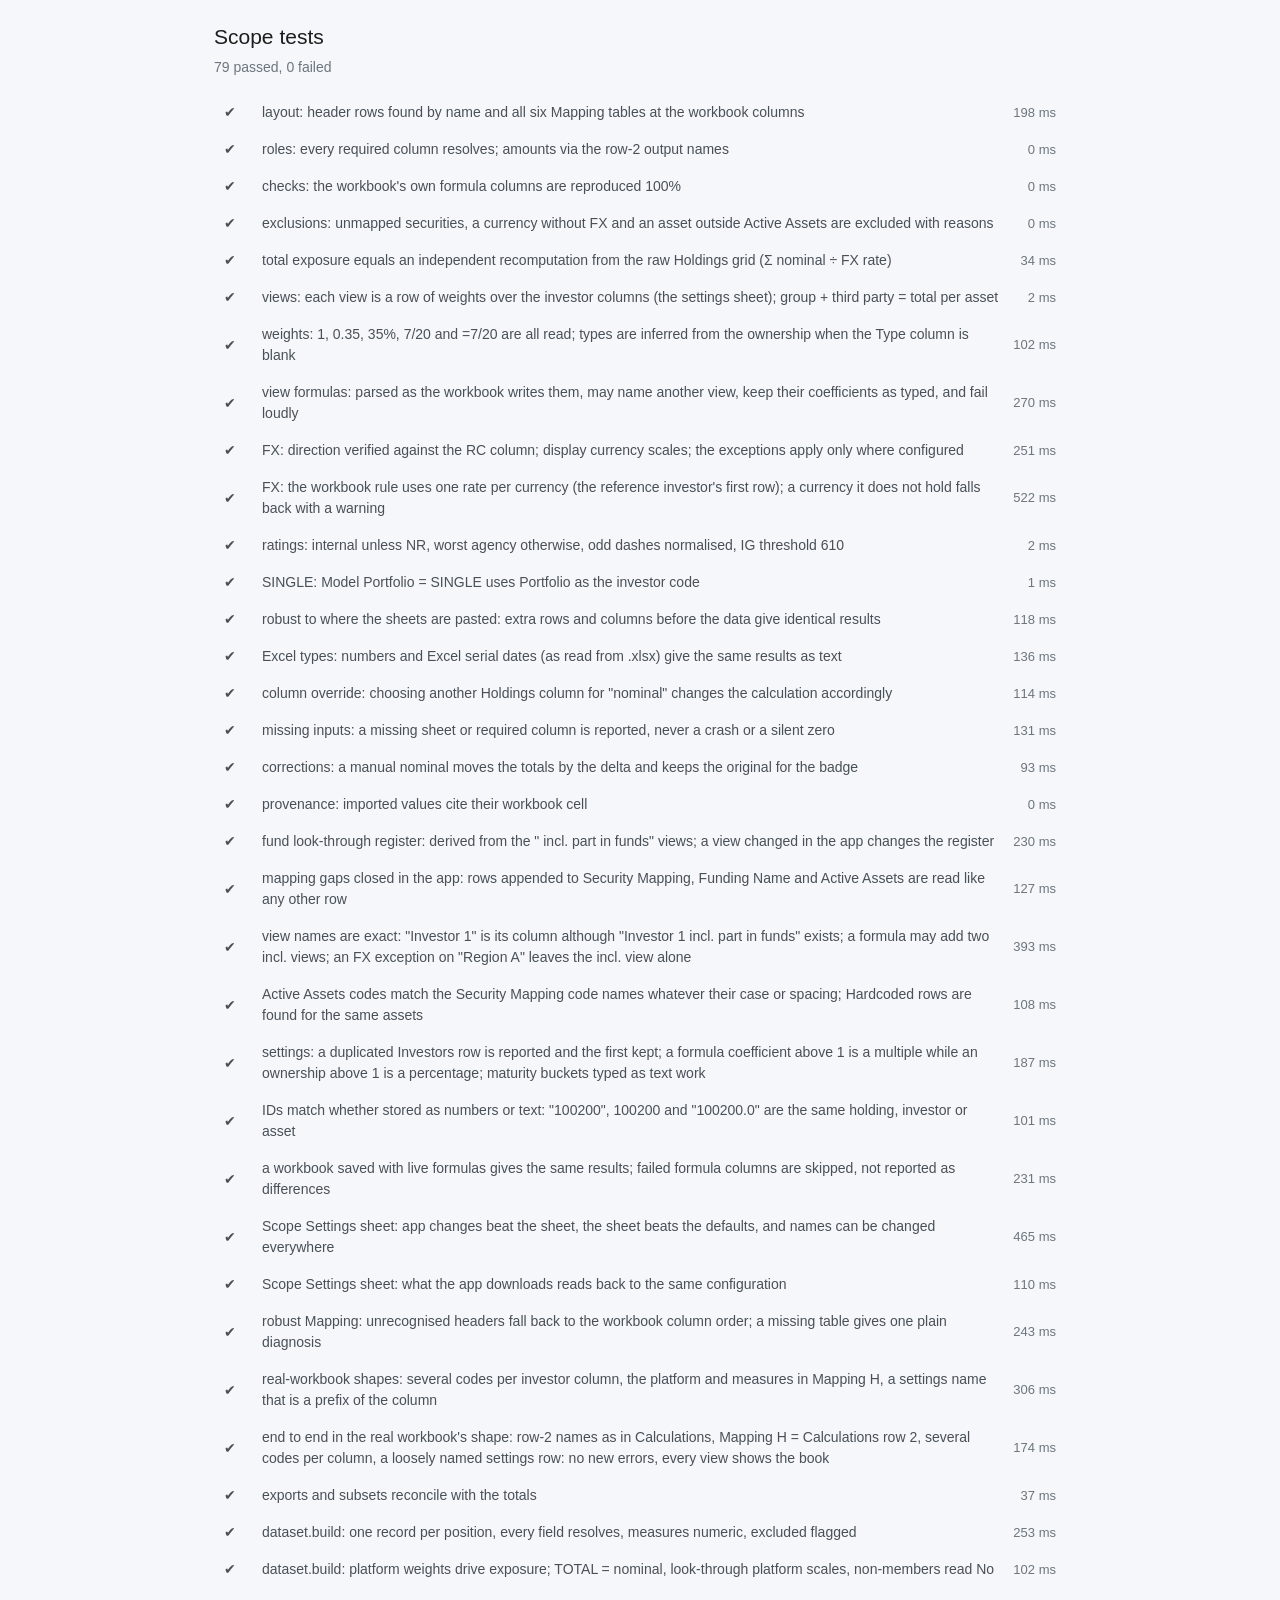
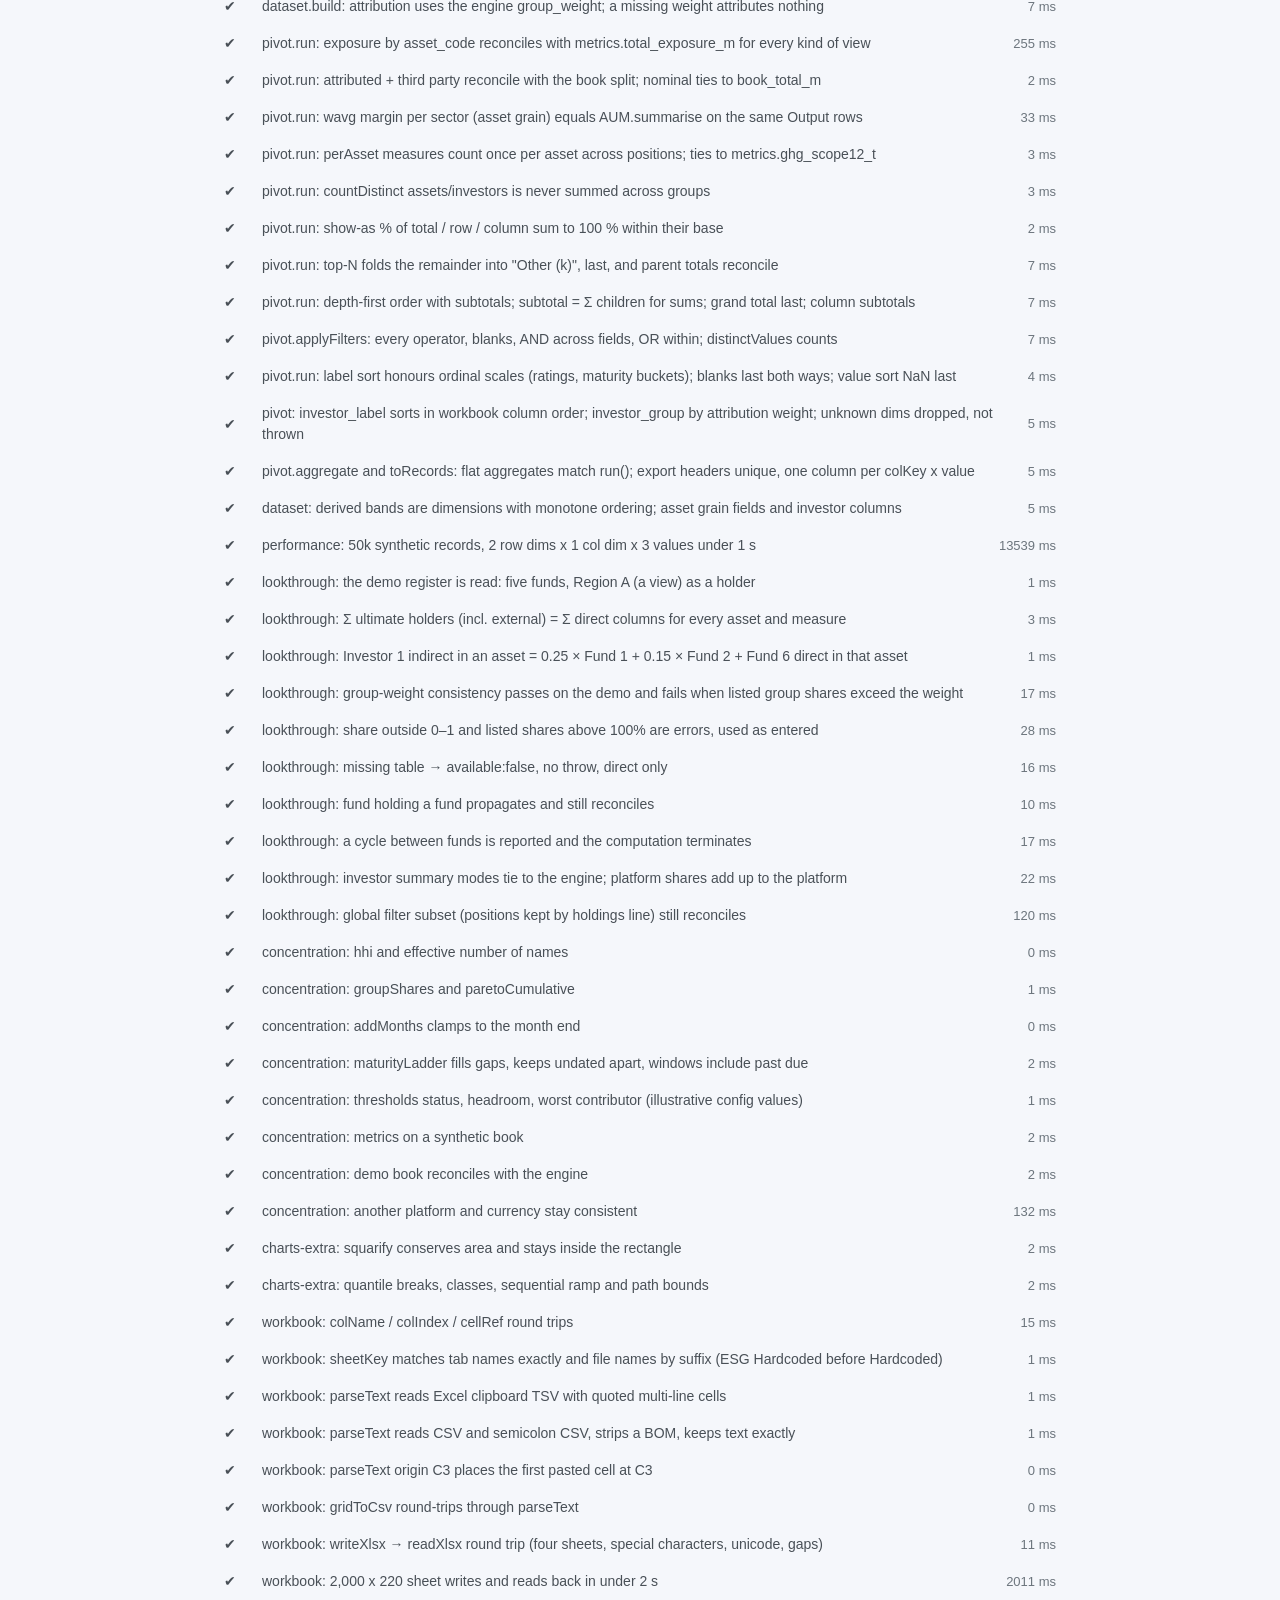
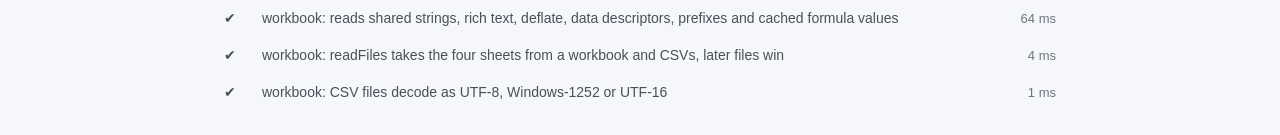
==== commit 62fc49a0: "Scope: infrastructure-debt portfolio platform Plain HTML, CSS and JavaScript, no build step. Reads t" ====
--- a/tests/index.html
+++ b/tests/index.html
@@ -7,11 +7,7 @@
      workbook (data/demo.js, so it also works from file://), runs every registered case and lists the results.
      Same cases as node tests/run-node.js. -->
 <h1>Scope tests</h1><p class="muted" id="summary">Running…</p><div id="out"></div>
-<script src="../js/core/util.js"></script><script src="../js/core/csv.js"></script><script src="../js/inputs/workbook.js"></script><script src="../js/calc/aum.js"></script><script src="../js/analysis/dataset.js"></script>
-<script src="../js/analysis/sheets.js"></script><script src="../js/analysis/pivot.js"></script><script src="../js/analysis/lookthrough.js"></script><script src="../js/core/charts-extra.js"></script><script src="../js/modules/layer2-concentration.js"></script><script src="../js/report/pptx.js"></script><script src="../js/report/house.js"></script>
-<script src="../js/report/quarterly.js"></script>
-<script src="../js/report/investor.js"></script>
-<script src="../js/report/widgets.js"></script><script src="../data/world-map.js"></script><script src="../data/europe-map.js"></script><script src="../data/demo.js"></script><script src="fixtures/scope-settings.js"></script><script src="aum.tests.js"></script><script src="pivot.tests.js"></script><script src="lookthrough.tests.js"></script><script src="concentration.tests.js"></script><script src="workbook.tests.js"></script><script src="report.tests.js"></script>
+<script src="../js/core/util.js"></script><script src="../js/core/csv.js"></script><script src="../js/inputs/workbook.js"></script><script src="../js/calc/aum.js"></script><script src="../js/analysis/dataset.js"></script><script src="../js/analysis/pivot.js"></script><script src="../js/analysis/lookthrough.js"></script><script src="../js/core/charts-extra.js"></script><script src="../js/modules/layer2-concentration.js"></script><script src="../data/demo.js"></script><script src="aum.tests.js"></script><script src="pivot.tests.js"></script><script src="lookthrough.tests.js"></script><script src="concentration.tests.js"></script><script src="workbook.tests.js"></script>
 <script>
 // Run every registered case, render one row per result, and put the pass / fail mark in the tab title.
 (async () => {
--- a/css/scope.css
+++ b/css/scope.css
@@ -1,7 +1,6 @@
-/* Scope — AdminKit-style admin UI (Bootstrap 5 conventions) in the house PowerPoint theme's colours.
-   Brand tokens = the theme (Background 2 dark green #0F7164, Text 2 green #00A76C, Accent 1 teal #00A2A3, Accent 2 mint #8ACBBB,
-   Accent 3 blue-grey #939FA6, Accent 4 dark blue #17596F, Accent 5 red #C3454B, Accent 6 orange #F1885A, Text 1 charcoal #1D1D1B)
-   and the shades PowerPoint's colour picker lists under them. Change the --brand-* tokens below to restyle.
+/* Scope — AdminKit-style admin UI (Bootstrap 5 conventions) with the client brand colours.
+   Brand tokens: green #00915A, campaign green #008252, dark green #0C2728, blue-dianne #12494B, silver-tree #66B498,
+   pale tint #D9ECE5, near-black #1D1D1B. Change the --brand-* tokens below to restyle.
 
    Base stylesheet for the whole app, loaded by index.html after css/fonts.css and before css/grid.css and
    css/explorer.css (which build on the tokens below). Covers design tokens, page layout (sidebar, navbar,
@@ -10,23 +9,22 @@
 
 /* ---------- design tokens ---------- */
 :root {
-  /* brand: the theme's main colours and picker shades */
-  --brand-green: #0f7164; --brand-green-dark: #0b544a; --brand-green-darker: #073831; --brand-dark: #073831; --brand-dianne: #17596f;
-  --brand-silver-tree: #8acbbb; --brand-tint: #d0eae3; --brand-mint: #e7f4f1; --brand-black: #1d1d1b; --brand-grey: #575751;
-  --brand-bright: #00a76c; --brand-teal: #00a2a3; --brand-slate: #939fa6; --brand-red: #c3454b; --brand-orange: #f1885a;
-  /* bootstrap-style semantic, in theme colours */
-  --primary: var(--brand-green); --primary-hover: var(--brand-green-dark); --primary-rgb: 15,113,100; --primary-tint: var(--brand-tint);
-  --secondary: #7f7f7f; --success: #00a76c; --info: #00a2a3; --warning: #f1885a; --danger: #c3454b; --dark: #1d1d1b; --light: #f2f2f2;
-  --body-bg: #f2f2f2; --body-color: #343430; --heading-color: var(--brand-black); --muted: #7f7f7f; --muted-2: #a5a5a5;
-  --border-color: #d8d8d8; --border-light: #e9e9e7; --card-bg: #ffffff; --card-shadow: 0 0 0.875rem 0 rgba(29,29,27,.05);
-  --sidebar-bg: var(--brand-dark); --sidebar-color: rgba(233,235,237,.6); --sidebar-hover: rgba(233,235,237,.85); --sidebar-active: #e9ebed; --sidebar-header: #8acbbb; --sidebar-width: 264px;
+  /* brand */
+  --brand-green: #00915a; --brand-green-dark: #008252; --brand-green-darker: #006a45; --brand-dark: #0c2728; --brand-dianne: #12494b;
+  --brand-silver-tree: #66b498; --brand-tint: #d9ece5; --brand-mint: #e8fcf2; --brand-black: #1d1d1b; --brand-grey: #61696e;
+  /* bootstrap-style semantic */
+  --primary: var(--brand-green); --primary-hover: var(--brand-green-dark); --primary-rgb: 0,145,90; --primary-tint: var(--brand-tint);
+  --secondary: #6c757d; --success: #1cbb8c; --info: #17a2b8; --warning: #fcb92c; --danger: #dc3545; --dark: #212529; --light: #f5f7fb;
+  --body-bg: #f5f7fb; --body-color: #495057; --heading-color: var(--brand-black); --muted: #6c757d; --muted-2: #939ba2;
+  --border-color: #dee2e6; --border-light: #e9ecef; --card-bg: #ffffff; --card-shadow: 0 0 0.875rem 0 rgba(33,37,41,.05);
+  --sidebar-bg: var(--brand-dark); --sidebar-color: rgba(233,236,239,.55); --sidebar-hover: rgba(233,236,239,.8); --sidebar-active: #e9ecef; --sidebar-header: #a3b0b3; --sidebar-width: 264px;
   --radius: 0.25rem; --radius-sm: 0.2rem;
   --font: "Corporate Sans", "Helvetica Neue", Arial, -apple-system, BlinkMacSystemFont, "Segoe UI", Roboto, sans-serif;
-  /* charts: the theme's main colours, dark and light in turn (as the investor report's charts take them) */
-  --series-1: #0f7164; --series-2: #8acbbb; --series-3: #17596f; --series-4: #00a76c; --series-5: #939fa6; --series-6: #00a2a3; --series-7: #f1885a; --series-8: #c3454b;
-  --grid: #e9e9e7; --axis: #d8d8d8;
-  /* provenance tints (dark blue, orange and charcoal shades) */
-  --imported-bg: #c0e5f2; --imported-ink: #114253; --manual-bg: #fce7de; --manual-ink: #98370c; --calc-bg: #e9e9e7; --calc-ink: #575751;
+  /* charts: slot 1 = brand green; validated for colour-vision separation on white */
+  --series-1: #00915a; --series-2: #2c6fb0; --series-3: #d98b00; --series-4: #c8433a; --series-5: #8460b8; --series-6: #2e9fb5; --series-7: #9a9b2a; --series-8: #b0568f;
+  --grid: #e9ecef; --axis: #dee2e6;
+  /* provenance tints */
+  --imported-bg: #e3ecf6; --imported-ink: #1f4e82; --manual-bg: #fff3d6; --manual-ink: #7a4f00; --calc-bg: #e9ecef; --calc-ink: #495057;
 }
 
 /* ---------- base elements and utility classes ---------- */
@@ -58,9 +56,9 @@
 .sidebar-item.active > .sidebar-link { background: linear-gradient(90deg, rgba(var(--primary-rgb), .16), rgba(var(--primary-rgb), .1) 50%, transparent); border-left-color: var(--primary); color: var(--sidebar-active); }
 .sidebar-item.active > .sidebar-link .feather { color: var(--primary); }
 .sidebar-badge { margin-left: auto; font-size: .6rem; font-weight: 600; padding: .2em .4em; border-radius: var(--radius-sm); background: rgba(233,236,239,.14); color: rgba(233,236,239,.7); text-transform: uppercase; letter-spacing: .04em; }
-.sidebar-item.partial .sidebar-badge { background: rgba(var(--primary-rgb), .3); color: #d0eae3; }
+.sidebar-item.partial .sidebar-badge { background: rgba(var(--primary-rgb), .3); color: #cfe8dc; }
 .sidebar-cta { margin: 1.5rem; padding: 1rem 1.15rem; background: rgba(255,255,255,.06); border-radius: .3rem; color: var(--sidebar-color); font-size: .75rem; line-height: 1.5; }
-.sidebar-cta a { color: #d0eae3; }
+.sidebar-cta a { color: #cfe8dc; }
 .main { display: flex; flex-direction: column; flex: 1; min-width: 0; height: 100vh; background: var(--body-bg); overflow-y: auto; overflow-x: hidden; }
 .navbar { display: flex; align-items: center; flex-wrap: wrap; gap: .75rem; padding: .875rem 1.375rem; background: #fff; box-shadow: 0 0 2rem 0 rgba(33,37,41,.1); position: sticky; top: 0; z-index: 20; }
 .navbar .spacer { flex: 1; }
@@ -83,14 +81,12 @@
 .btn-primary { background: var(--primary); border-color: var(--primary); color: #fff; } .btn-primary:hover { background: var(--primary-hover); border-color: var(--brand-green-darker); color: #fff; }
 .btn-ghost { border-color: transparent; background: transparent; } .btn-ghost:hover { background: var(--light); border-color: transparent; }
 .btn-sm { padding: .2rem .6rem; font-size: .8125rem; }
-.btn-danger { color: var(--danger); } .btn-danger:hover { background: #f2d9db; border-color: #e7b4b7; color: #953035; }
+.btn-danger { color: var(--danger); } .btn-danger:hover { background: #fbe9eb; border-color: #f1b0b7; color: #b02a37; }
 .btn .feather { width: 14px; height: 14px; }
 .input, select.input { font-family: inherit; font-size: .875rem; line-height: 1.5; padding: .3rem .85rem; border-radius: var(--radius-sm); border: 1px solid var(--border-color); background: #fff; color: var(--body-color); }
 select.input { -webkit-appearance: none; appearance: none; padding-right: 2.2rem; background-image: url("data:image/svg+xml,%3csvg xmlns='http://www.w3.org/2000/svg' viewBox='0 0 16 16'%3e%3cpath fill='none' stroke='%23343a40' stroke-linecap='round' stroke-linejoin='round' stroke-width='2' d='m2 5 6 6 6-6'/%3e%3c/svg%3e"); background-repeat: no-repeat; background-position: right .75rem center; background-size: 14px 10px; }
 .input:focus { outline: 0; border-color: var(--brand-silver-tree); box-shadow: 0 0 0 .2rem rgba(var(--primary-rgb), .25); }
 textarea.input { min-height: 72px; width: 100%; resize: vertical; }
-/* a button that opens a checklist, drawn like a select (the navbar's Asset and Name dropdowns) */
-button.input.tb-dd { cursor: pointer; text-align: left; max-width: 230px; overflow: hidden; text-overflow: ellipsis; white-space: nowrap; padding-right: 2.2rem; background-image: url("data:image/svg+xml,%3csvg xmlns='http://www.w3.org/2000/svg' viewBox='0 0 16 16'%3e%3cpath fill='none' stroke='%23343a40' stroke-linecap='round' stroke-linejoin='round' stroke-width='2' d='m2 5 6 6 6-6'/%3e%3c/svg%3e"); background-repeat: no-repeat; background-position: right .75rem center; background-size: 14px 10px; }
 /* chips: toggle pills (UI.chip) and filter chips */
 .chip { font-family: inherit; font-size: .8125rem; padding: .2rem .6rem; border-radius: var(--radius-sm); border: 1px solid var(--border-color); background: #fff; color: var(--body-color); cursor: pointer; }
 .chip:hover { background: var(--light); }
@@ -105,9 +101,9 @@
 .badge-manual { background: var(--manual-bg); color: var(--manual-ink); }
 .badge-calc { background: var(--calc-bg); color: var(--calc-ink); }
 /* severity, status and dataset badges */
-.badge-error { background: rgba(195,69,75,.12); color: #953035; } .badge-warn { background: rgba(241,136,90,.2); color: #98370c; } .badge-info { background: rgba(0,162,163,.12); color: #005151; }
-.badge-ok { background: rgba(0,167,108,.14); color: #005335; } .badge-muted { background: var(--calc-bg); color: var(--muted); }
-.badge-synthetic { background: var(--warning); color: #1d1d1b; letter-spacing: .04em; }
+.badge-error { background: rgba(220,53,69,.12); color: #b02a37; } .badge-warn { background: rgba(252,185,44,.2); color: #7a4f00; } .badge-info { background: rgba(23,162,184,.12); color: #0c6b7a; }
+.badge-ok { background: rgba(28,187,140,.14); color: #0f7a5b; } .badge-muted { background: var(--calc-bg); color: var(--muted); }
+.badge-synthetic { background: var(--warning); color: #212529; letter-spacing: .04em; }
 .badge-primary { background: var(--primary); color: #fff; }
 .navbar .badge { font-size: .75rem; padding: .4em .6em; } .navbar a.badge:hover { text-decoration: none; filter: brightness(.96); }
 
@@ -119,10 +115,10 @@
 .stat { display: flex; align-items: center; justify-content: center; width: 40px; height: 40px; border-radius: 50%; background: var(--primary-tint); color: var(--primary); flex: none; }
 .stat .feather { width: 18px; height: 18px; stroke-width: 1.5; }
 /* tone: 'warn' recolours the icon circle and value */
-.kpi-warn .stat { background: rgba(241,136,90,.2); color: #98370c; }
+.kpi-warn .stat { background: rgba(252,185,44,.2); color: #b07a00; }
 .kpi-value { font-size: 1.75rem; font-weight: 500; color: var(--heading-color); margin-top: .35rem; line-height: 1.2; letter-spacing: -.01em; }
 .kpi-sub { font-size: .8125rem; color: var(--muted); margin-top: .5rem; }
-.kpi-warn .kpi-value { color: #98370c; }
+.kpi-warn .kpi-value { color: #b07a00; }
 
 /* ---------- cards / sections ---------- */
 .section { background: var(--card-bg); border-radius: var(--radius); box-shadow: var(--card-shadow); margin-bottom: 24px; min-width: 0; display: flex; flex-direction: column; }
@@ -223,26 +219,3 @@
 }
 /* print: hide navigation and controls, flatten cards and avoid splitting them across pages */
 @media print { .sidebar, .navbar, .tbl-toolbar, .page-actions { display: none !important; } .section, .kpi { box-shadow: none; border: 1px solid var(--border-color); break-inside: avoid; } }
-
-/* a selector with a choice in force (the Look-through dropdown) */
-.navbar .input.input-active, #topbar .input.input-active { border-color: var(--primary); box-shadow: 0 0 0 2px rgba(var(--primary-rgb), .18); }
-
-/* Asset write-ups: the box of the monitoring slide (colours come inline from the deck's palette) */
-.tbl tbody tr.active td { background: var(--primary-tint); }
-.wu-box { font-family: Arial, Helvetica, sans-serif; font-size: 12px; line-height: 1.35; border: 1px solid var(--border-color); max-width: 1100px; }
-.wu-head { display: grid; grid-template-columns: 60px 1fr 1.33fr; gap: 0 10px; color: #fff; font-weight: 700; padding: 6px 12px; }
-.wu-head .wu-desc { text-align: center; }
-.wu-body { display: grid; grid-template-columns: minmax(0, 1fr) minmax(0, 1.33fr); gap: 0 18px; padding: 10px 12px 14px; }
-.wu-left { overflow-x: auto; }
-@media (max-width: 1100px) { .wu-body { grid-template-columns: minmax(0, 1fr); gap: 12px; } .wu-head { grid-template-columns: 60px 1fr; } .wu-head .wu-desc { display: none; } }
-.wu-left { display: grid; grid-template-columns: 60px 1fr; align-content: start; gap: 4px 10px; }
-.wu-left .wu-name { font-weight: 700; }
-.wu-left .wu-ratios { grid-column: 1 / -1; margin: 6px 0 0 auto; border-collapse: collapse; font-style: italic; font-size: 11px; }
-.wu-ratios th, .wu-ratios td { padding: 3px 8px; text-align: center; font-weight: 400; }
-.wu-ratios tbody th { text-align: right; white-space: nowrap; }
-.wu-ratios td.boxed { border: 1px solid currentColor; min-width: 52px; background: #fff; }
-.wu-right p { margin: 0 0 4px; font-weight: 700; }
-.wu-right ul { list-style: none; margin: 0; padding: 0; }
-.wu-right li { position: relative; padding-left: 14px; margin: 0 0 2px; text-align: justify; }
-.wu-right li::before { content: "\25BA"; position: absolute; left: 0; top: 2px; font-size: 8px; color: currentColor; }
-.wu-right li.impact { font-weight: 700; }
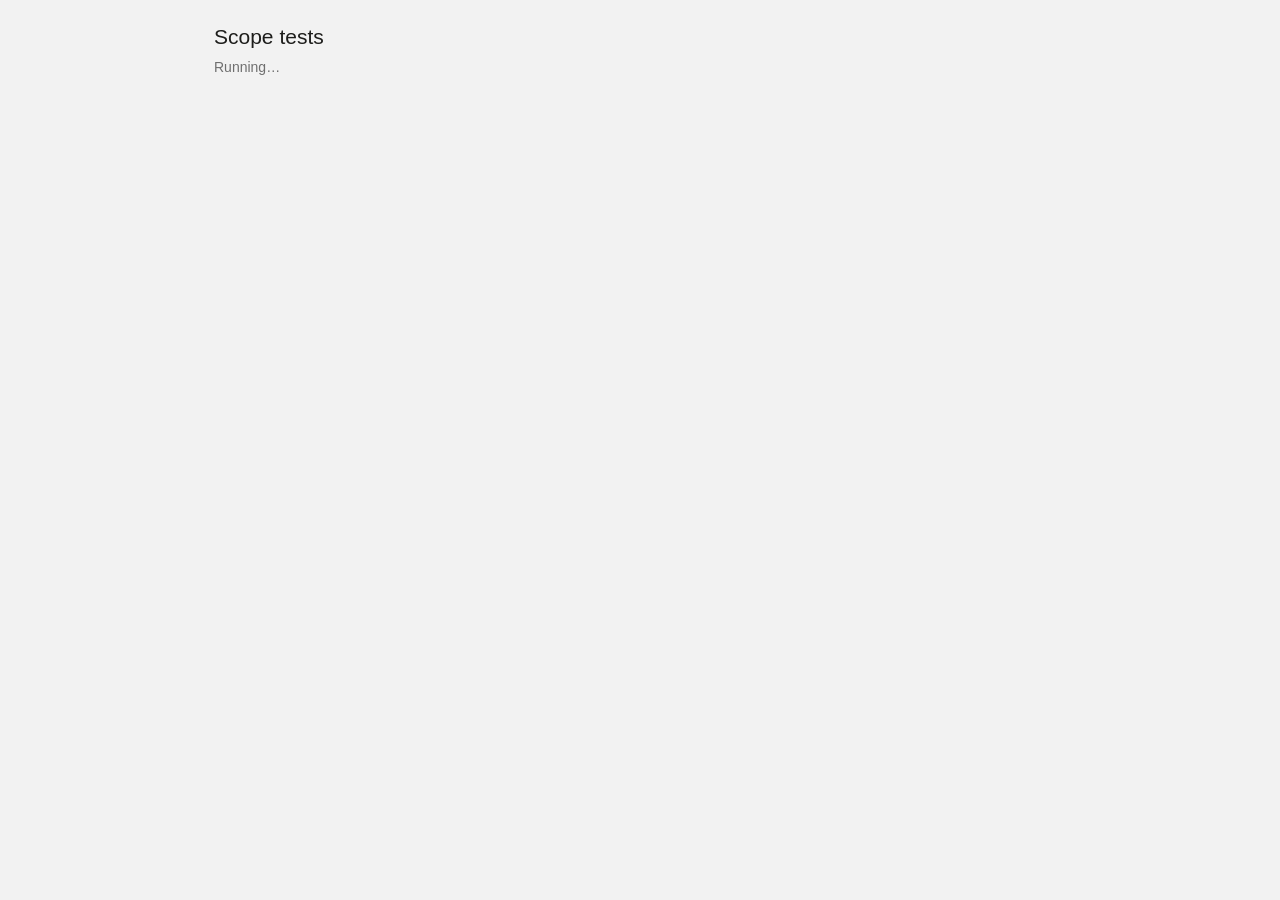
==== commit 722e6137: "Scope: infrastructure-debt portfolio platform Plain HTML, CSS and JavaScript, no build step. Reads t" ====
--- a/tests/index.html
+++ b/tests/index.html
@@ -7,7 +7,11 @@
      workbook (data/demo.js, so it also works from file://), runs every registered case and lists the results.
      Same cases as node tests/run-node.js. -->
 <h1>Scope tests</h1><p class="muted" id="summary">Running…</p><div id="out"></div>
-<script src="../js/core/util.js"></script><script src="../js/core/csv.js"></script><script src="../js/inputs/workbook.js"></script><script src="../js/calc/aum.js"></script><script src="../js/analysis/dataset.js"></script><script src="../js/analysis/pivot.js"></script><script src="../js/analysis/lookthrough.js"></script><script src="../js/core/charts-extra.js"></script><script src="../js/modules/layer2-concentration.js"></script><script src="../data/demo.js"></script><script src="aum.tests.js"></script><script src="pivot.tests.js"></script><script src="lookthrough.tests.js"></script><script src="concentration.tests.js"></script><script src="workbook.tests.js"></script>
+<script src="../js/core/util.js"></script><script src="../js/core/csv.js"></script><script src="../js/inputs/workbook.js"></script><script src="../js/calc/aum.js"></script><script src="../js/analysis/dataset.js"></script>
+<script src="../js/analysis/sheets.js"></script><script src="../js/analysis/workbook-layout.js"></script><script src="../js/analysis/tieout.js"></script><script src="../js/analysis/pivot.js"></script><script src="../js/analysis/lookthrough.js"></script><script src="../js/analysis/ask.js"></script><script src="../js/core/store.js"></script><script src="../js/core/drive-vc.js"></script><script src="../js/core/shared.js"></script><script src="../js/core/charts-extra.js"></script><script src="../js/modules/layer2-concentration.js"></script><script src="../js/report/pptx.js"></script><script src="../js/report/house.js"></script>
+<script src="../js/report/quarterly.js"></script>
+<script src="../js/report/investor.js"></script>
+<script src="../js/report/widgets.js"></script><script src="../data/world-map.js"></script><script src="../data/europe-map.js"></script><script src="../data/demo.js"></script><script src="fixtures/scope-settings.js"></script><script src="aum.tests.js"></script><script src="pivot.tests.js"></script><script src="lookthrough.tests.js"></script><script src="concentration.tests.js"></script><script src="workbook.tests.js"></script><script src="report.tests.js"></script><script src="oracle.tests.js"></script><script src="tieout.tests.js"></script><script src="shared.tests.js"></script><script src="ask.tests.js"></script>
 <script>
 // Run every registered case, render one row per result, and put the pass / fail mark in the tab title.
 (async () => {
--- a/css/scope.css
+++ b/css/scope.css
@@ -1,6 +1,7 @@
-/* Scope — AdminKit-style admin UI (Bootstrap 5 conventions) with the client brand colours.
-   Brand tokens: green #00915A, campaign green #008252, dark green #0C2728, blue-dianne #12494B, silver-tree #66B498,
-   pale tint #D9ECE5, near-black #1D1D1B. Change the --brand-* tokens below to restyle.
+/* Scope — AdminKit-style admin UI (Bootstrap 5 conventions) in the house PowerPoint theme's colours.
+   Brand tokens = the theme (Background 2 dark green #0F7164, Text 2 green #00A76C, Accent 1 teal #00A2A3, Accent 2 mint #8ACBBB,
+   Accent 3 blue-grey #939FA6, Accent 4 dark blue #17596F, Accent 5 red #C3454B, Accent 6 orange #F1885A, Text 1 charcoal #1D1D1B)
+   and the shades PowerPoint's colour picker lists under them. Change the --brand-* tokens below to restyle.
 
    Base stylesheet for the whole app, loaded by index.html after css/fonts.css and before css/grid.css and
    css/explorer.css (which build on the tokens below). Covers design tokens, page layout (sidebar, navbar,
@@ -9,22 +10,23 @@
 
 /* ---------- design tokens ---------- */
 :root {
-  /* brand */
-  --brand-green: #00915a; --brand-green-dark: #008252; --brand-green-darker: #006a45; --brand-dark: #0c2728; --brand-dianne: #12494b;
-  --brand-silver-tree: #66b498; --brand-tint: #d9ece5; --brand-mint: #e8fcf2; --brand-black: #1d1d1b; --brand-grey: #61696e;
-  /* bootstrap-style semantic */
-  --primary: var(--brand-green); --primary-hover: var(--brand-green-dark); --primary-rgb: 0,145,90; --primary-tint: var(--brand-tint);
-  --secondary: #6c757d; --success: #1cbb8c; --info: #17a2b8; --warning: #fcb92c; --danger: #dc3545; --dark: #212529; --light: #f5f7fb;
-  --body-bg: #f5f7fb; --body-color: #495057; --heading-color: var(--brand-black); --muted: #6c757d; --muted-2: #939ba2;
-  --border-color: #dee2e6; --border-light: #e9ecef; --card-bg: #ffffff; --card-shadow: 0 0 0.875rem 0 rgba(33,37,41,.05);
-  --sidebar-bg: var(--brand-dark); --sidebar-color: rgba(233,236,239,.55); --sidebar-hover: rgba(233,236,239,.8); --sidebar-active: #e9ecef; --sidebar-header: #a3b0b3; --sidebar-width: 264px;
+  /* brand: the theme's main colours and picker shades */
+  --brand-green: #0f7164; --brand-green-dark: #0b544a; --brand-green-darker: #073831; --brand-dark: #073831; --brand-dianne: #17596f;
+  --brand-silver-tree: #8acbbb; --brand-tint: #d0eae3; --brand-mint: #e7f4f1; --brand-black: #1d1d1b; --brand-grey: #575751;
+  --brand-bright: #00a76c; --brand-teal: #00a2a3; --brand-slate: #939fa6; --brand-red: #c3454b; --brand-orange: #f1885a;
+  /* bootstrap-style semantic, in theme colours */
+  --primary: var(--brand-green); --primary-hover: var(--brand-green-dark); --primary-rgb: 15,113,100; --primary-tint: var(--brand-tint);
+  --secondary: #7f7f7f; --success: #00a76c; --info: #00a2a3; --warning: #f1885a; --danger: #c3454b; --dark: #1d1d1b; --light: #f2f2f2;
+  --body-bg: #f2f2f2; --body-color: #343430; --heading-color: var(--brand-black); --muted: #6f6f6f; --muted-2: #8a8a8a;
+  --border-color: #d8d8d8; --border-light: #e9e9e7; --card-bg: #ffffff; --card-shadow: 0 0 0.875rem 0 rgba(29,29,27,.05);
+  --sidebar-bg: var(--brand-dark); --sidebar-color: rgba(233,235,237,.6); --sidebar-hover: rgba(233,235,237,.85); --sidebar-active: #e9ebed; --sidebar-header: #8acbbb; --sidebar-width: 264px;
   --radius: 0.25rem; --radius-sm: 0.2rem;
   --font: "Corporate Sans", "Helvetica Neue", Arial, -apple-system, BlinkMacSystemFont, "Segoe UI", Roboto, sans-serif;
-  /* charts: slot 1 = brand green; validated for colour-vision separation on white */
-  --series-1: #00915a; --series-2: #2c6fb0; --series-3: #d98b00; --series-4: #c8433a; --series-5: #8460b8; --series-6: #2e9fb5; --series-7: #9a9b2a; --series-8: #b0568f;
-  --grid: #e9ecef; --axis: #dee2e6;
-  /* provenance tints */
-  --imported-bg: #e3ecf6; --imported-ink: #1f4e82; --manual-bg: #fff3d6; --manual-ink: #7a4f00; --calc-bg: #e9ecef; --calc-ink: #495057;
+  /* charts: the theme's main colours, dark and light in turn (as the investor report's charts take them) */
+  --series-1: #0f7164; --series-2: #8acbbb; --series-3: #17596f; --series-4: #00a76c; --series-5: #939fa6; --series-6: #00a2a3; --series-7: #f1885a; --series-8: #c3454b;
+  --grid: #e9e9e7; --axis: #d8d8d8;
+  /* provenance tints (dark blue, orange and charcoal shades) */
+  --imported-bg: #c0e5f2; --imported-ink: #114253; --manual-bg: #fce7de; --manual-ink: #98370c; --calc-bg: #e9e9e7; --calc-ink: #575751;
 }
 
 /* ---------- base elements and utility classes ---------- */
@@ -56,9 +58,9 @@
 .sidebar-item.active > .sidebar-link { background: linear-gradient(90deg, rgba(var(--primary-rgb), .16), rgba(var(--primary-rgb), .1) 50%, transparent); border-left-color: var(--primary); color: var(--sidebar-active); }
 .sidebar-item.active > .sidebar-link .feather { color: var(--primary); }
 .sidebar-badge { margin-left: auto; font-size: .6rem; font-weight: 600; padding: .2em .4em; border-radius: var(--radius-sm); background: rgba(233,236,239,.14); color: rgba(233,236,239,.7); text-transform: uppercase; letter-spacing: .04em; }
-.sidebar-item.partial .sidebar-badge { background: rgba(var(--primary-rgb), .3); color: #cfe8dc; }
+.sidebar-item.partial .sidebar-badge { background: rgba(var(--primary-rgb), .3); color: #d0eae3; }
 .sidebar-cta { margin: 1.5rem; padding: 1rem 1.15rem; background: rgba(255,255,255,.06); border-radius: .3rem; color: var(--sidebar-color); font-size: .75rem; line-height: 1.5; }
-.sidebar-cta a { color: #cfe8dc; }
+.sidebar-cta a { color: #d0eae3; }
 .main { display: flex; flex-direction: column; flex: 1; min-width: 0; height: 100vh; background: var(--body-bg); overflow-y: auto; overflow-x: hidden; }
 .navbar { display: flex; align-items: center; flex-wrap: wrap; gap: .75rem; padding: .875rem 1.375rem; background: #fff; box-shadow: 0 0 2rem 0 rgba(33,37,41,.1); position: sticky; top: 0; z-index: 20; }
 .navbar .spacer { flex: 1; }
@@ -80,13 +82,16 @@
 .btn:focus-visible { outline: 0; box-shadow: 0 0 0 .2rem rgba(var(--primary-rgb), .3); }
 .btn-primary { background: var(--primary); border-color: var(--primary); color: #fff; } .btn-primary:hover { background: var(--primary-hover); border-color: var(--brand-green-darker); color: #fff; }
 .btn-ghost { border-color: transparent; background: transparent; } .btn-ghost:hover { background: var(--light); border-color: transparent; }
+.btn:disabled, .btn:disabled:hover { opacity: .5; cursor: default; }
 .btn-sm { padding: .2rem .6rem; font-size: .8125rem; }
-.btn-danger { color: var(--danger); } .btn-danger:hover { background: #fbe9eb; border-color: #f1b0b7; color: #b02a37; }
+.btn-danger { color: var(--danger); } .btn-danger:hover { background: #f2d9db; border-color: #e7b4b7; color: #953035; }
 .btn .feather { width: 14px; height: 14px; }
 .input, select.input { font-family: inherit; font-size: .875rem; line-height: 1.5; padding: .3rem .85rem; border-radius: var(--radius-sm); border: 1px solid var(--border-color); background: #fff; color: var(--body-color); }
 select.input { -webkit-appearance: none; appearance: none; padding-right: 2.2rem; background-image: url("data:image/svg+xml,%3csvg xmlns='http://www.w3.org/2000/svg' viewBox='0 0 16 16'%3e%3cpath fill='none' stroke='%23343a40' stroke-linecap='round' stroke-linejoin='round' stroke-width='2' d='m2 5 6 6 6-6'/%3e%3c/svg%3e"); background-repeat: no-repeat; background-position: right .75rem center; background-size: 14px 10px; }
 .input:focus { outline: 0; border-color: var(--brand-silver-tree); box-shadow: 0 0 0 .2rem rgba(var(--primary-rgb), .25); }
 textarea.input { min-height: 72px; width: 100%; resize: vertical; }
+/* a button that opens a checklist, drawn like a select (the navbar's Asset and Name dropdowns) */
+button.input.tb-dd { cursor: pointer; text-align: left; max-width: 230px; overflow: hidden; text-overflow: ellipsis; white-space: nowrap; padding-right: 2.2rem; background-image: url("data:image/svg+xml,%3csvg xmlns='http://www.w3.org/2000/svg' viewBox='0 0 16 16'%3e%3cpath fill='none' stroke='%23343a40' stroke-linecap='round' stroke-linejoin='round' stroke-width='2' d='m2 5 6 6 6-6'/%3e%3c/svg%3e"); background-repeat: no-repeat; background-position: right .75rem center; background-size: 14px 10px; }
 /* chips: toggle pills (UI.chip) and filter chips */
 .chip { font-family: inherit; font-size: .8125rem; padding: .2rem .6rem; border-radius: var(--radius-sm); border: 1px solid var(--border-color); background: #fff; color: var(--body-color); cursor: pointer; }
 .chip:hover { background: var(--light); }
@@ -101,9 +106,9 @@
 .badge-manual { background: var(--manual-bg); color: var(--manual-ink); }
 .badge-calc { background: var(--calc-bg); color: var(--calc-ink); }
 /* severity, status and dataset badges */
-.badge-error { background: rgba(220,53,69,.12); color: #b02a37; } .badge-warn { background: rgba(252,185,44,.2); color: #7a4f00; } .badge-info { background: rgba(23,162,184,.12); color: #0c6b7a; }
-.badge-ok { background: rgba(28,187,140,.14); color: #0f7a5b; } .badge-muted { background: var(--calc-bg); color: var(--muted); }
-.badge-synthetic { background: var(--warning); color: #212529; letter-spacing: .04em; }
+.badge-error { background: rgba(195,69,75,.12); color: #953035; } .badge-warn { background: rgba(241,136,90,.2); color: #98370c; } .badge-info { background: rgba(0,162,163,.12); color: #005151; }
+.badge-ok { background: rgba(0,167,108,.14); color: #005335; } .badge-muted { background: var(--calc-bg); color: var(--muted); }
+.badge-synthetic { background: var(--warning); color: #1d1d1b; letter-spacing: .04em; }
 .badge-primary { background: var(--primary); color: #fff; }
 .navbar .badge { font-size: .75rem; padding: .4em .6em; } .navbar a.badge:hover { text-decoration: none; filter: brightness(.96); }
 
@@ -115,10 +120,10 @@
 .stat { display: flex; align-items: center; justify-content: center; width: 40px; height: 40px; border-radius: 50%; background: var(--primary-tint); color: var(--primary); flex: none; }
 .stat .feather { width: 18px; height: 18px; stroke-width: 1.5; }
 /* tone: 'warn' recolours the icon circle and value */
-.kpi-warn .stat { background: rgba(252,185,44,.2); color: #b07a00; }
+.kpi-warn .stat { background: rgba(241,136,90,.2); color: #98370c; }
 .kpi-value { font-size: 1.75rem; font-weight: 500; color: var(--heading-color); margin-top: .35rem; line-height: 1.2; letter-spacing: -.01em; }
 .kpi-sub { font-size: .8125rem; color: var(--muted); margin-top: .5rem; }
-.kpi-warn .kpi-value { color: #b07a00; }
+.kpi-warn .kpi-value { color: #98370c; }
 
 /* ---------- cards / sections ---------- */
 .section { background: var(--card-bg); border-radius: var(--radius); box-shadow: var(--card-shadow); margin-bottom: 24px; min-width: 0; display: flex; flex-direction: column; }
@@ -218,4 +223,27 @@
   .kpis, .charts, .grid-2, .grid-3 { gap: 16px; } .section, .kpis, .charts { margin-bottom: 16px; }
 }
 /* print: hide navigation and controls, flatten cards and avoid splitting them across pages */
-@media print { .sidebar, .navbar, .tbl-toolbar, .page-actions { display: none !important; } .section, .kpi { box-shadow: none; border: 1px solid var(--border-color); break-inside: avoid; } }
+@media print { .sidebar, .navbar, .tbl-toolbar, .page-actions { display: none !important; } .app, .main { height: auto !important; overflow: visible !important; } .section, .kpi { box-shadow: none; border: 1px solid var(--border-color); break-inside: avoid; } }
+
+/* a selector with a choice in force (the Look-through dropdown) */
+.navbar .input.input-active, #topbar .input.input-active { border-color: var(--primary); box-shadow: 0 0 0 2px rgba(var(--primary-rgb), .18); }
+
+/* Asset write-ups: the box of the monitoring slide (colours come inline from the deck's palette) */
+.tbl tbody tr.active td { background: var(--primary-tint); }
+.wu-box { font-family: Arial, Helvetica, sans-serif; font-size: 12px; line-height: 1.35; border: 1px solid var(--border-color); max-width: 1100px; }
+.wu-head { display: grid; grid-template-columns: 60px 1fr 1.33fr; gap: 0 10px; color: #fff; font-weight: 700; padding: 6px 12px; }
+.wu-head .wu-desc { text-align: center; }
+.wu-body { display: grid; grid-template-columns: minmax(0, 1fr) minmax(0, 1.33fr); gap: 0 18px; padding: 10px 12px 14px; }
+.wu-left { overflow-x: auto; }
+@media (max-width: 1100px) { .wu-body { grid-template-columns: minmax(0, 1fr); gap: 12px; } .wu-head { grid-template-columns: 60px 1fr; } .wu-head .wu-desc { display: none; } }
+.wu-left { display: grid; grid-template-columns: 60px 1fr; align-content: start; gap: 4px 10px; }
+.wu-left .wu-name { font-weight: 700; }
+.wu-left .wu-ratios { grid-column: 1 / -1; margin: 6px 0 0 auto; border-collapse: collapse; font-style: italic; font-size: 11px; }
+.wu-ratios th, .wu-ratios td { padding: 3px 8px; text-align: center; font-weight: 400; }
+.wu-ratios tbody th { text-align: right; white-space: nowrap; }
+.wu-ratios td.boxed { border: 1px solid currentColor; min-width: 52px; background: #fff; }
+.wu-right p { margin: 0 0 4px; font-weight: 700; }
+.wu-right ul { list-style: none; margin: 0; padding: 0; }
+.wu-right li { position: relative; padding-left: 14px; margin: 0 0 2px; text-align: justify; }
+.wu-right li::before { content: "\25BA"; position: absolute; left: 0; top: 2px; font-size: 8px; color: currentColor; }
+.wu-right li.impact { font-weight: 700; }
